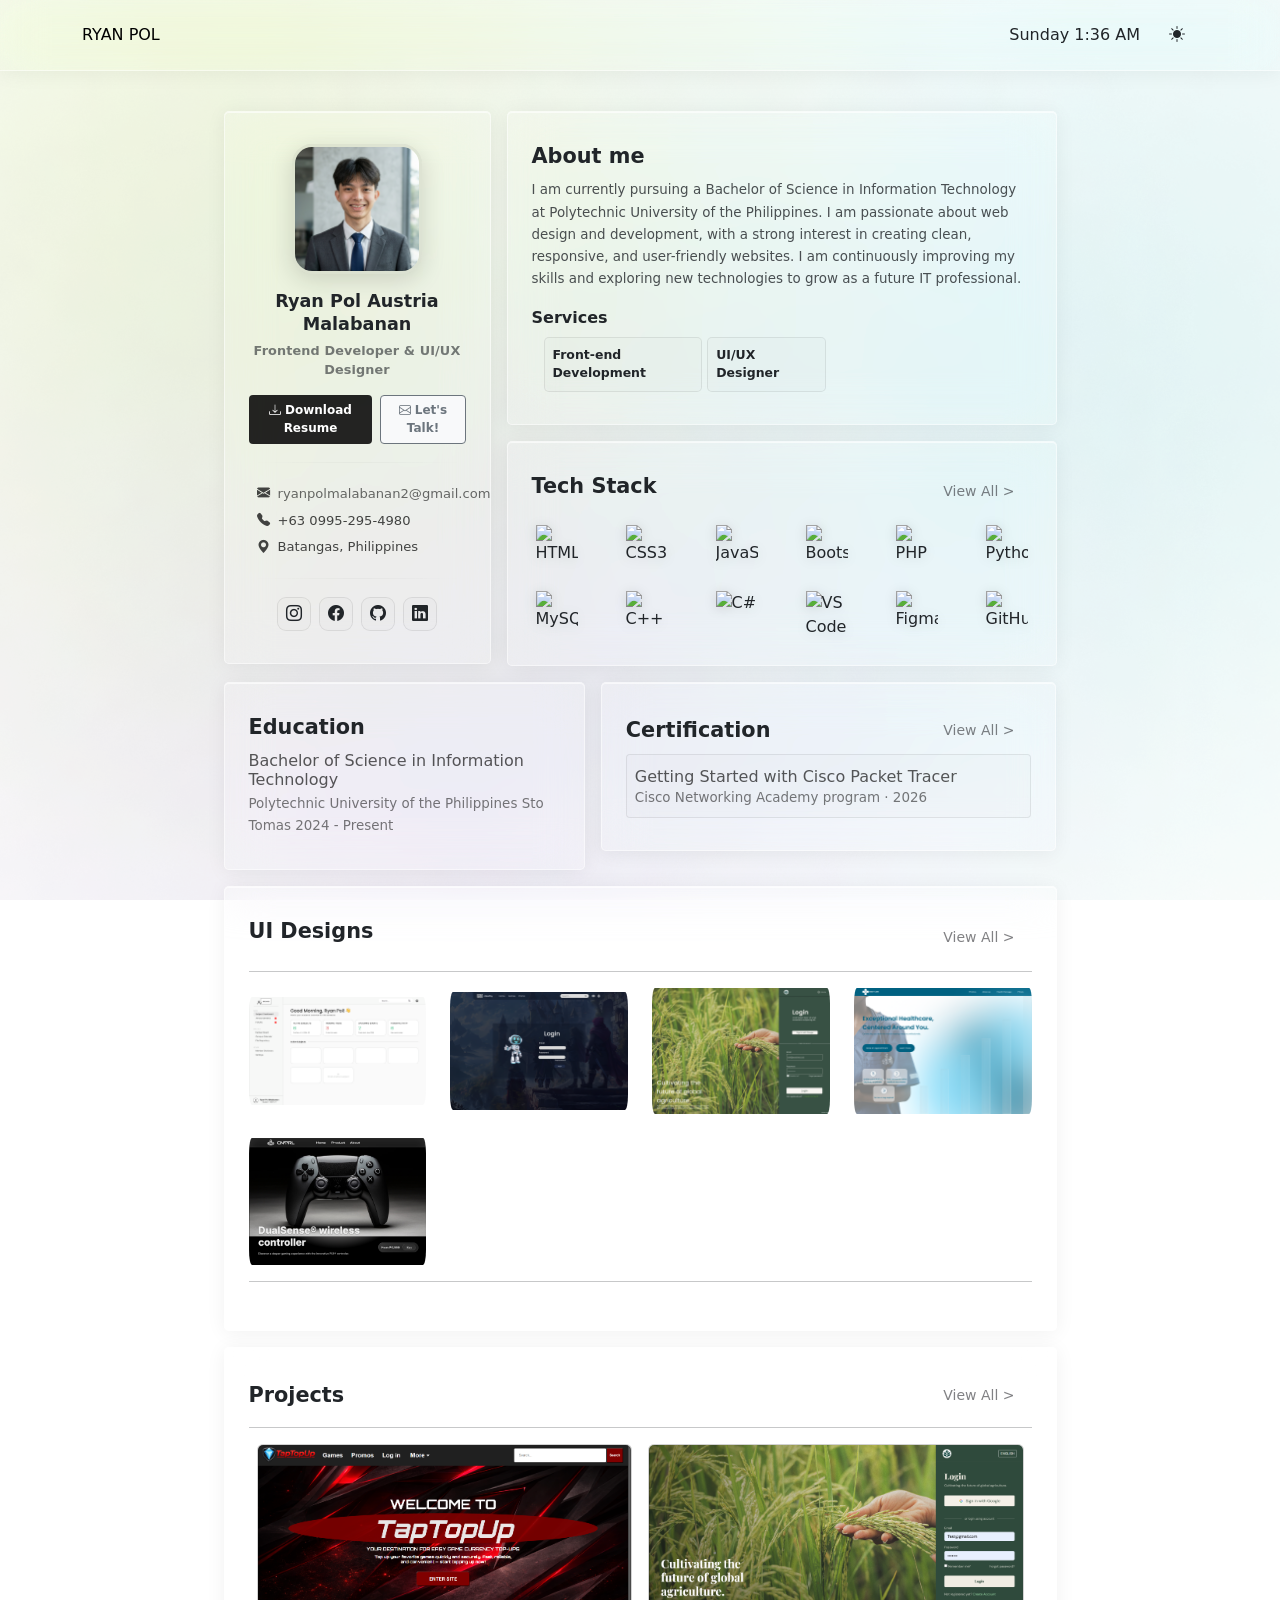
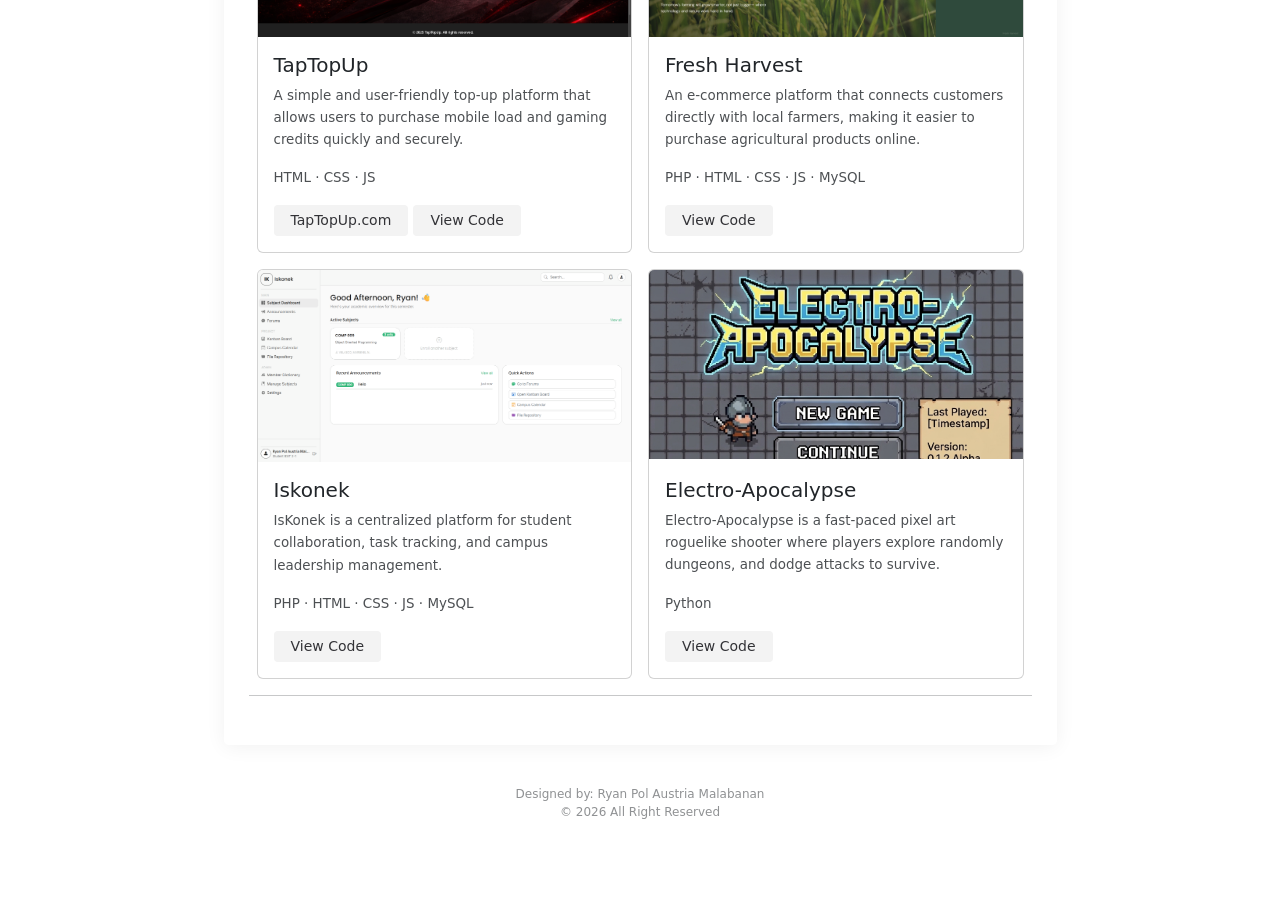
==== index.html @ 6de99687 "link project codes" ====
<!doctype html>
<html lang="en" data-bs-theme="light">

<head>
  <meta charset="utf-8">
  <meta name="viewport" content="width=device-width, initial-scale=1">
  <title>Ryanpol | Portfolio</title>
  <link href="https://cdn.jsdelivr.net/npm/bootstrap@5.3.8/dist/css/bootstrap.min.css" rel="stylesheet"
    integrity="sha384-sRIl4kxILFvY47J16cr9ZwB07vP4J8+LH7qKQnuqkuIAvNWLzeN8tE5YBujZqJLB" crossorigin="anonymous">
  <link rel="stylesheet" href="https://cdn.jsdelivr.net/npm/bootstrap-icons@1.11.3/font/bootstrap-icons.min.css">
  <link href="assets/css/style.css" rel="stylesheet">
  <link rel="icon" type="image/svg+xml" href="assets/img/Logo.svg">
</head>

<body>

  <!---Sticky Nav---->
  <nav class="navbar navbar-expand navbar-light custom-nav py-3 sticky-top">
    <div class="container">
      <a class="navbar-brand fw-med fs-6 text-uppercase" href="#">Ryan Pol</a>
      <div class="d-flex align-items-center ms-auto gap-3">
        <div id="live-clock" class="fs-6">Fri 12:00 PM</div>
        <button class="btn theme-toggle-btn d-flex align-items-center justify-content-center" type="button"
          id="themeToggler" aria-label="Toggle Theme">
          <i class="bi bi-sun-fill d-block-light" id="iconLight"></i>
          <i class="bi bi-moon-stars-fill" id="iconDark" style="display:none;"></i>
        </button>
      </div>
    </div>
  </nav>

  <!----Main Content---->
  <div class="container main-wrapper">
    <div class="row g-3 justify-content-center align-items-start">

      <!---Profile Card--->
      <div class="col-12 col-md-3">
        <div class="glass-card profile-card h-100">

          <!---Photo--->
          <div class="text-center mb-3">
            <img src="../assets/img/Profile.png" id="avatar" class="profile-photo" alt="Ryan Pol Austria Malabanan">
          </div>

          <!---Name/Role--->
          <div class="text-center mb-3">
            <h5 class="profile-name">Ryan Pol Austria <br>Malabanan</h5>
            <p class="profile-role">Frontend Developer & UI/UX Designer</p>
            <div class="d-flex justify-content-center gap-2 profile-action-btns">
              <button class="btn resume resume-custom btn-sm rounded-1">
                <i class="bi bi-download me-1"></i>Download Resume
              </button>
              <button class="btn btn-outline-secondary btn-light btn-sm rounded-1">
                <i class="bi bi-envelope me-1"></i>Let's Talk!
              </button>
            </div>
          </div>

          <hr class="glass-divider">

          <!---Contact Info--->
          <ul class="list-unstyled contact-list ms-2 contact-color">
            <li>
              <i class="bi bi-envelope-fill"></i>
              <a href="mailto:ryanpolmalabanan2@gmail.com">ryanpolmalabanan2@gmail.com</a>
            </li>
            <li>
              <i class="bi bi-telephone-fill"></i>
              +63 0995-295-4980
            </li>
            <li>
              <i class="bi bi-geo-alt-fill"></i>
              Batangas, Philippines
            </li>
          </ul>

          <hr class="glass-divider">

          <!---Socials--->
          <div class="d-flex justify-content-center gap-2 social-icons">
            <a href="https://www.instagram.com/ryanpol.mlbnn/" target="_blank" aria-label="Instagram"><i
                class="bi bi-instagram"></i></a>
            <a href="https://www.facebook.com/ryanpol.mlbnn" target="_blank" aria-label="Facebook"><i
                class="bi bi-facebook"></i></a>
            <a href="https://github.com/ryanpoldev" target="_blank" aria-label="GitHub"><i class="bi bi-github"></i></a>
            <a href="https://www.linkedin.com/in/ryanpol-malabanan/" target="_blank" aria-label="LinkedIn"><i
                class="bi bi-linkedin"></i></a>
          </div>

        </div>
      </div>

      <!---About + Skills--->
      <div class="col-12 col-md-6 d-flex flex-column gap-3 align-self-stretch">

        <!---About Me--->
        <div class="glass-card content-card">
          <h4 class="card-heading">About me</h4>
          <p class="about-text mb-0">
            I am currently pursuing a Bachelor of Science in Information Technology at Polytechnic
            University of the Philippines. I am passionate about web design and development, with a
            strong interest in creating clean, responsive, and user-friendly websites. I am continuously
            improving my skills and exploring new technologies to grow as a future IT professional.
          </p>
          <h5 class="card-subheading fw-semibold">Services</h5>
          <div class="container">
            <span class="skill-pill col-sm-4 p-2">Front-end Development</span>
            <span class="skill-pill col-sm-3 p-2">UI/UX Designer</span>
          </div>
        </div>

        <!---Techstack--->
        <div class="glass-card content-card">
          <div class="d-flex align-items-center justify-content-between mb-2">
            <h4 class="card-heading">Tech Stack</h4>
            <a href="maintenance.html"><button class="btn fw-normal btn-sm px-3  view-btn rounded-1"
                style="cursor: pointer;">View All ></button></a>
          </div>
          <div class="tech-icon-grid align-items-center mt-3" style="justify-content: center; gap: 1.5rem 3rem;">
            <img src="https://cdn.jsdelivr.net/gh/devicons/devicon/icons/html5/html5-original.svg" alt="HTML5"
              data-bs-toggle="tooltip" title="HTML5">
            <img src="https://cdn.jsdelivr.net/gh/devicons/devicon/icons/css3/css3-original.svg" alt="CSS3"
              data-bs-toggle="tooltip" title="CSS3">
            <img src="https://cdn.jsdelivr.net/gh/devicons/devicon/icons/javascript/javascript-original.svg"
              alt="JavaScript" data-bs-toggle="tooltip" title="JavaScript">
            <img src="https://cdn.jsdelivr.net/gh/devicons/devicon/icons/bootstrap/bootstrap-original.svg"
              alt="Bootstrap" data-bs-toggle="tooltip" title="Bootstrap">
            <img src="https://cdn.jsdelivr.net/gh/devicons/devicon/icons/php/php-original.svg" alt="PHP"
              data-bs-toggle="tooltip" title="PHP">
            <img src="https://cdn.jsdelivr.net/gh/devicons/devicon/icons/python/python-original.svg" alt="Python"
              data-bs-toggle="tooltip" title="Python">
            <img src="https://cdn.jsdelivr.net/gh/devicons/devicon/icons/mysql/mysql-original.svg" alt="MySQL"
              data-bs-toggle="tooltip" title="MySQL">
            <img src="https://cdn.jsdelivr.net/gh/devicons/devicon/icons/cplusplus/cplusplus-original.svg"
              class="cpp-logo" alt="C++" data-bs-toggle="tooltip" title="C++">
            <img src="https://cdn.jsdelivr.net/gh/devicons/devicon/icons/csharp/csharp-original.svg" class="csharp-logo"
              alt="C#" data-bs-toggle="tooltip" title="C#">
            <img src="https://cdn.jsdelivr.net/gh/devicons/devicon/icons/vscode/vscode-original.svg" alt="VS Code"
              data-bs-toggle="tooltip" title="VS Code">
            <img src="https://cdn.jsdelivr.net/gh/devicons/devicon/icons/figma/figma-original.svg" alt="Figma"
              data-bs-toggle="tooltip" title="Figma">
            <img src="https://cdn.jsdelivr.net/gh/devicons/devicon/icons/github/github-original.svg" class="github-logo"
              alt="GitHub" data-bs-toggle="tooltip" title="GitHub">
          </div>
        </div>
      </div>

      <!---Education & Certs--->
      <div class="col-12 col-md-4">
        <div class="glass-card content-card">
          <h4 class="card-heading">Education</h4>
          <div class="educ-card">
            <h6 class="mb-0">Bachelor of Science in Information Technology</h6>
            <p class="about-text mb-0 mt-1">Polytechnic University of the Philippines Sto Tomas 2024 - Present</p>
          </div>
        </div>
      </div>

      <div class="col-12 col-md-5">
        <div class="glass-card content-card">
          <div class="d-flex align-items-center justify-content-between mb-2">
            <h4 class="card-heading mb-0">Certification</h4>
            <a href="maintenance.html"><button class="btn fw-normal btn-sm px-3  view-btn rounded-1"
                style="cursor: pointer;">View All ></button></a>
          </div>
          <div class="cert-card p-2 rounded-1" style="cursor: pointer;" data-bs-toggle="modal"
            data-bs-target="#imageModal" data-cert-img="assets/img/cert.png">
            <h6 class="mb-0 mt-1">Getting Started with Cisco Packet Tracer</h6>
            <p class="about-text mb-0 ">Cisco Networking Academy program · 2026</p>
          </div>
        </div>
      </div>


      <!--UI Designs-->
      <div class="col-12 col-md-9">
        <div class="glass-card content-card">
          <div class="d-flex align-items-center justify-content-between mb-3">
            <h4 class="card-heading">UI Designs</h4>
            <a href="maintenance.html"><button class="btn fw-normal btn-sm view-btn px-3 rounded-1"
                style="cursor: pointer;">View All ></button></a>
          </div>
          <hr class="glass-divider-1">
          <div class="row g-4 align-items-center">
            <img src="assets/img/Iskonek.png" class="col-sm-3 uiworks-custom" data-bs-toggle="modal"
              alt="Iskonek Website" data-bs-target="#imageModal">

            <img src="assets/img/TopUp.png" class="col-sm-3 uiworks-custom" data-bs-toggle="modal" alt="TopUp Website"
              data-bs-target="#imageModal">

            <img src="assets/img/Fresh Harvest.png" class="col-sm-3 uiworks-custom" data-bs-toggle="modal"
              alt="Fresh Harvest E-commerce Website" data-bs-target="#imageModal">

            <img src="assets/img/MediCare.png" class="col-sm-3 uiworks-custom" data-bs-toggle="modal"
              alt="MediCare Landpage" data-bs-target="#imageModal">

            <img src="assets/img/controller.png" class="col-sm-3 uiworks-custom" data-bs-toggle="modal"
              alt="PS5 Feature Website" data-bs-target="#imageModal">
          </div>
          <hr class="glass-divider-1">
        </div>
      </div>

      <div class="modal fade" id="imageModal" tabindex="-1">
        <div class="modal-dialog modal-lg modal-dialog-centered">
          <div class="modal-content bg-transparent border-0">
            <img id="modalImage">
          </div>
        </div>
      </div>

      <!---Projects--->
      <div class="col-12 col-md-9">
        <div class="glass-card-project content-card">
          <div class="d-flex align-items-center justify-content-between mb-3">
            <h4 class="card-heading mb-0">Projects</h4>
            <a href="maintenance.html"><button class="btn fw-normal btn-sm px-3 view-btn rounded-1"
                style="cursor: pointer;">View All ></button></a>
                
          </div>
          <hr class="glass-divider-1">

          <div class="row row-cols-1 row-cols-sm-2 g-3 mx-auto">
            <div class="col-12 col-lg-6">
              <div class="card project-anim">
                <img class="card-img-top" src="assets/img/TapTopUp.png" alt="TapTopUp Website">
                <div class="card-body">
                  <h5 class="card-title mt-0">TapTopUp</h5>
                  <p class="about-text">A simple and user-friendly top-up platform that allows users to purchase mobile
                    load and gaming credits quickly and securely.</p>
                  <p class="about-text">HTML · CSS · JS</p>
                  <a href="https://ryanpoldev.github.io/TapTopUp/" target="_blank">
                    <button class="btn btn-custom project-btn btn-sm px-3 rounded-1">TapTopUp.com</button></a>
                    <a href="https://github.com/ryanpoldev/TapTopUp.git" target="_blank">
                    <button class="btn btn-custom project-btn btn-sm px-3 rounded-1">View Code</button></a>
                </div>
              </div>
            </div>

            <div class="col-12 col-lg-6">
              <div class="card project-anim">
                <img class="card-img-top" src="assets/img/R3_Farm.png" alt="Fresh Harvest Website">
                <div class="card-body">
                  <h5 class="card-title">Fresh Harvest</h5>
                  <p class="about-text">An e-commerce platform that connects customers directly with local farmers,
                    making it easier to purchase agricultural products online.</p>
                  <p class="about-text">PHP · HTML · CSS · JS · MySQL</p>
                   <a href="https://github.com/ryanpoldev/TapTopUp.git" target="_blank">
                    <button class="btn btn-custom project-btn btn-sm px-3 rounded-1">View Code</button></a>
                </div>
              </div>
            </div>

            <div class="col-12 col-lg-6">
              <div class="card project-anim">
                <img class="card-img-top" src="assets/img/Iskonek-project.png" alt="IsKonek">
                <div class="card-body">
                  <h5 class="card-title">Iskonek</h5>
                  <p class="about-text">IsKonek is a centralized platform for student collaboration, task tracking, and
                    campus leadership management.</p>
                  <p class="about-text">PHP · HTML · CSS · JS · MySQL</p>
                   <a href="https://github.com/ryanpoldev/IsKonek.git" target="_blank">
                    <button class="btn btn-custom project-btn btn-sm px-3 rounded-1">View Code</button></a>
                </div>
              </div>
            </div>

            <div class="col-12 col-lg-6">
              <div class="card project-anim">
                <img class="card-img-top" src="assets/img/electro-apocalypse.png" alt="Electro-Apocalypse">
                <div class="card-body">
                  <h5 class="card-title">Electro-Apocalypse</h5>
                  <p class="about-text">Electro-Apocalypse is a fast-paced pixel art roguelike shooter where players
                    explore randomly dungeons,
                    and dodge attacks to survive.</p>
                  <p class="about-text">Python</p>
                   <a href="https://github.com/ryanpoldev/Electro-Apocalypse.git" target="_blank">
                    <button class="btn btn-custom project-btn btn-sm px-3 rounded-1">View Code</button></a>
                </div>
              </div>
            </div>


          </div>

          <hr class="glass-divider-1">
        </div>
      </div>

      <!---Footer--->
      <footer class="site-footer">
        <p class="mb-0">Designed by: Ryan Pol Austria Malabanan</p>
        <p class="mb-0">© 2026 All Right Reserved</p>
      </footer>

      <script src="https://cdn.jsdelivr.net/npm/bootstrap@5.3.8/dist/js/bootstrap.bundle.min.js"
        integrity="sha384-FKyoEForCGlyvwx9Hj09JcYn3nv7wiPVlz7YYwJrWVcXK/BmnVDxM+D2scQbITxI"
        crossorigin="anonymous"></script>

      <script src="../assets/js/script.js"></script>

</body>

</html>
---- assets/css/style.css ----
/*--------Image Background-------------*/
[data-bs-theme="light"] body {
  background-image: url('../img/bg.png');
  background-size: cover;
  background-position: center;
  background-attachment: fixed;
  background-repeat: no-repeat;
  min-height: 100vh;
}

[data-bs-theme="dark"] body {
  background-image: none;
  background-color: #0f0f14;
}

/* Subtle tinted overlay so cards pop */
[data-bs-theme="light"] body::before {
  content: '';
  position: fixed;
  inset: 0;
  background: rgba(240, 242, 230, 0.10);
  z-index: -1;
  pointer-events: none;
}

/*---GLASSMORPHISM CARDS light & dark variants---*/
/*Project-card*/
[data-bs-theme="light"] .glass-card-project {
  background: rgba(255, 255, 255, 0.18);
  backdrop-filter: blur(22px) saturate(150%);
  -webkit-backdrop-filter: blur(22px) saturate(150%);
  border: 1px solid rgba(255, 255, 255, 0.5);
  border-radius: 5px;
  box-shadow:
    0 2px 20px rgba(0, 0, 0, 0.06),
    inset 0 1px 0 rgba(255, 255, 255, 0.6);
  transition: box-shadow 0.25s ease, transform 0.25s ease;
}


/* --- Light mode glass --- */
[data-bs-theme="light"] .glass-card {
  background: rgba(255, 255, 255, 0.18);
  backdrop-filter: blur(22px) saturate(150%);
  -webkit-backdrop-filter: blur(22px) saturate(150%);
  border: 1px solid rgba(255, 255, 255, 0.5);
  border-radius: 5px;
  box-shadow:
    0 2px 20px rgba(0, 0, 0, 0.06),
    inset 0 1px 0 rgba(255, 255, 255, 0.6);
  transition: box-shadow 0.25s ease, transform 0.25s ease;
}

[data-bs-theme="dark"] .glass-card-project {
  background: rgba(28, 28, 40, 0.65);
  backdrop-filter: blur(20px) saturate(140%);
  -webkit-backdrop-filter: blur(20px) saturate(140%);
  border: 1px solid rgba(255, 255, 255, 0.08);
  border-radius: 5px;
  box-shadow:
    0 8px 32px rgba(0, 0, 0, 0.35),
    0 2px 8px rgba(0, 0, 0, 0.2),
    inset 0 1px 0 rgba(255, 255, 255, 0.06);
  transition: box-shadow 0.25s ease, transform 0.25s ease;
}


[data-bs-theme="light"] .glass-card:hover {
  box-shadow:
    0 8px 32px rgba(0, 0, 0, 0.10),
    inset 0 1px 0 rgba(255, 255, 255, 0.7);
  transform: translateY(-2px);
}

/*---Dark mode glass---*/
[data-bs-theme="dark"] .glass-card {
  background: rgba(28, 28, 40, 0.65);
  backdrop-filter: blur(20px) saturate(140%);
  -webkit-backdrop-filter: blur(20px) saturate(140%);
  border: 1px solid rgba(255, 255, 255, 0.08);
  border-radius: 5px;
  box-shadow:
    0 8px 32px rgba(0, 0, 0, 0.35),
    0 2px 8px rgba(0, 0, 0, 0.2),
    inset 0 1px 0 rgba(255, 255, 255, 0.06);
  transition: box-shadow 0.25s ease, transform 0.25s ease;
}

[data-bs-theme="dark"] .glass-card:hover {
  box-shadow:
    0 16px 48px rgba(0, 0, 0, 0.5),
    0 4px 12px rgba(0, 0, 0, 0.3),
    inset 0 1px 0 rgba(255, 255, 255, 0.08);
  transform: translateY(-2px);
}

/*--NAVBAR--*/
.custom-nav {
  backdrop-filter: blur(22px) saturate(150%);
  -webkit-backdrop-filter: blur(20px) saturate(150%);
  border-bottom: 1px solid rgba(255, 255, 255, 0.5);
  box-shadow: 0 2px 20px rgba(0, 0, 0, 0.06);
}

/*----clock------*/
.clock-custom {
  font-size: 16px;
}

.talk-hover:hover {
  color: rgb(132, 190, 249);

}

[data-bs-theme="dark"] .custom-nav {
  background: rgba(15, 15, 25, 0.75);
  border-bottom: 1px solid rgba(255, 255, 255, 0.07);
}

.theme-toggle-btn {
  transition: background 0.2s;
}

.theme-toggle-btn:hover {
  background: rgba(255, 255, 255, 0.15);
}

/*MAIN LAYOUT — outer spacing matching the screenshot*/
.main-wrapper {
  padding-top: 2.5rem;
  padding-bottom: 3rem;
}

/*PROFILE CARD  (left column)*/
.profile-card {
  padding: 2rem 1.5rem;
}

.profile-photo {
  width: 130px;
  height: 130px;
  object-fit: cover;
  border-radius: 20px;
  border: 3px solid rgba(68, 68, 68, 0.1);
  box-shadow: 0 6px 24px rgba(0, 0, 0, 0.14);
}

.profile-name {
  font-size: 1.1rem;
  font-weight: 700;
  line-height: 1.3;
  margin-bottom: 0.3rem;
}

.profile-role {
  font-size: 0.8rem;
  opacity: 0.6;
  margin-bottom: 1rem;
  letter-spacing: 0.01em;
  font-weight: 700;
}

.profile-action-btns .btn {
  font-size: 0.75rem;
  padding: 0.35rem 0.75rem;
  border-radius: 8px;
  font-weight: 600;
}

.resume-custom {
  background: #000000da;
  color: white;
  ;
}

.resume-custom:hover {
  background: #8a8d90;
  ;
  color: white;
}

[data-bs-theme="dark"] .resume-custom {
  background-color: rgba(255, 255, 255, 0.12);
}

[data-bs-theme="dark"] .resume-custom:hover {
  background-color: #35353a44;
}

/*Divider*/
.glass-divider {
  border: none;
  height: 1px;
  background: linear-gradient(to right, transparent, rgba(0, 0, 0, 0.12), transparent);
  margin: 1.1rem 0;
}

[data-bs-theme="dark"] .glass-divider {
  background: linear-gradient(to right, transparent, rgba(255, 255, 255, 0.1), transparent);
}

/*Contact list*/
.contact-list li {
  font-size: 0.82rem;
  display: flex;
  align-items: center;
  gap: 0.5rem;
  padding: 0.22rem 0;
  opacity: 0.8;
}

[data-bs-theme="light"] .contact-color {
  color: rgb(0, 0, 0);
  opacity: 90%;
}

.contact-list a {
  text-decoration: none;
  color: inherit;
  opacity: 0.8;
  transition: opacity 0.2s;
}

.contact-list a:hover {
  opacity: 1;
}

/*Social icons*/
.social-icons a {
  display: inline-flex;
  align-items: center;
  justify-content: center;
  width: 34px;
  height: 34px;
  border-radius: 9px;
  background: rgba(0, 0, 0, 0.010);
  border: 1px solid rgba(0, 0, 0, 0.08);
  color: inherit;
  font-size: 1rem;
  text-decoration: none;
  transition: background 0.2s, transform 0.15s;
}

.social-icons a:hover {
  background: rgba(0, 0, 0, 0.12);
  transform: translateY(-1px);
}

[data-bs-theme="dark"] .social-icons a {
  background: rgba(255, 255, 255, 0.08);
  border-color: rgba(255, 255, 255, 0.1);
}

/*ABOUT / SKILLS CARDS  (right column)*/
.content-card {
  padding: 2rem 1.5rem;
}

.card-heading {
  font-size: 1.3rem;
  font-weight: 700;
  margin-bottom: 0.65rem;
}

.card-subheading {
  font-size: 1rem;
  font-weight: 600;
  margin-top: 1.1rem;
  margin-bottom: 0.6rem;
}

.about-text {
  font-size: 0.84rem;
  line-height: 1.65;
  opacity: 0.80;
}

/*Services*/
.skill-pill {
  display: inline-flex;
  justify-content: center;
  border-radius: 5px;
  font-size: 0.78rem;
  font-weight: 600;
  border: solid;
  cursor: default;
  transition: background 0.2s;
}

[data-bs-theme="light"] .skill-pill {
  background: rgba(0, 0, 0, 0.010);
  border: 1px solid rgba(0, 0, 0, 0.08);
}

[data-bs-theme="dark"] .skill-pill {
  background: rgba(255, 255, 255, 0.12);
  color: #e8e8ef;
  border: 1px solid rgba(255, 255, 255, 0.1);
}

/*Tech icon row*/
.tech-icon-grid {
  display: flex;
  flex-wrap: wrap;
  align-items: center;
}

.tech-icon-grid img {
  width: 42px;
  height: 42px;
  object-fit: contain;
  filter: drop-shadow(0 2px 6px rgba(0, 0, 0, 0.12));
  transition: transform 0.2s;
}

[data-bs-theme="dark"] .github-logo {
  filter: invert(1);
}

.tech-icon-grid img:hover {
  transform: scale(1.12) translateY(-2px);
}

/*EDUCATION*/
[data-bs-theme="light"] .educ-card {
  color: rgba(0, 0, 0, 0.650);
}

/*CERTIFICATION*/
[data-bs-theme="light"] .cert-card {
  background: rgba(0, 0, 0, 0.010);
  border: 1px solid rgba(0, 0, 0, 0.08);
  color: rgba(0, 0, 0, 0.650);
}

[data-bs-theme="dark"] .cert-card {
  background: rgba(255, 255, 255, 0.12);
  color: #e8e8ef;
  border: 1px solid rgba(255, 255, 255, 0.1);
}

[data-bs-theme-light].btn {
  color: rgba(0, 0, 0, 0.5);
}

/*--btn--*/
[data-bs-theme="light"] .view-btn {
  color: #0f0f1486;
}

[data-bs-theme="light"] .view-btn:hover {
  color: #0f0f14c0;
}

[data-bs-theme="dark"] .view-btn:hover {
  color: #a0a0a0d4;
}

[data-bs-theme="light"] .project-btn {
  color: #0f0f14d8;
}

[data-bs-theme="light"] .project-btn:hover {
  color: #0f0f1486;
}

[data-bs-theme="dark"] .project-btn:hover {
  color: #cdcdcdcd;
}


/*---UI DESIGN--------*/
.uiworks-custom {
  border-radius: 15px;
  transition: all 0.3s ease;
  border-color: black;
}

.uiworks-custom:hover {
  transform: scale(1.1);
  cursor: pointer;
}

/*PROJECTS*/
.project-anim {
  transition: transform 0.3s ease;
}

.project-anim:hover {
  transform: scale(1.02);
}

[data-bs-theme="light"] .btn-custom {
  background-color: #f3f3f3;
}

[data-bs-theme="dark"] .btn-custom {
  background-color: rgba(255, 255, 255, 0.12)
}

/*FOOTER*/
.site-footer {
  font-size: 0.75rem;
  opacity: 0.5;
  padding: 1.5rem 0 2rem;
  text-align: center;
}
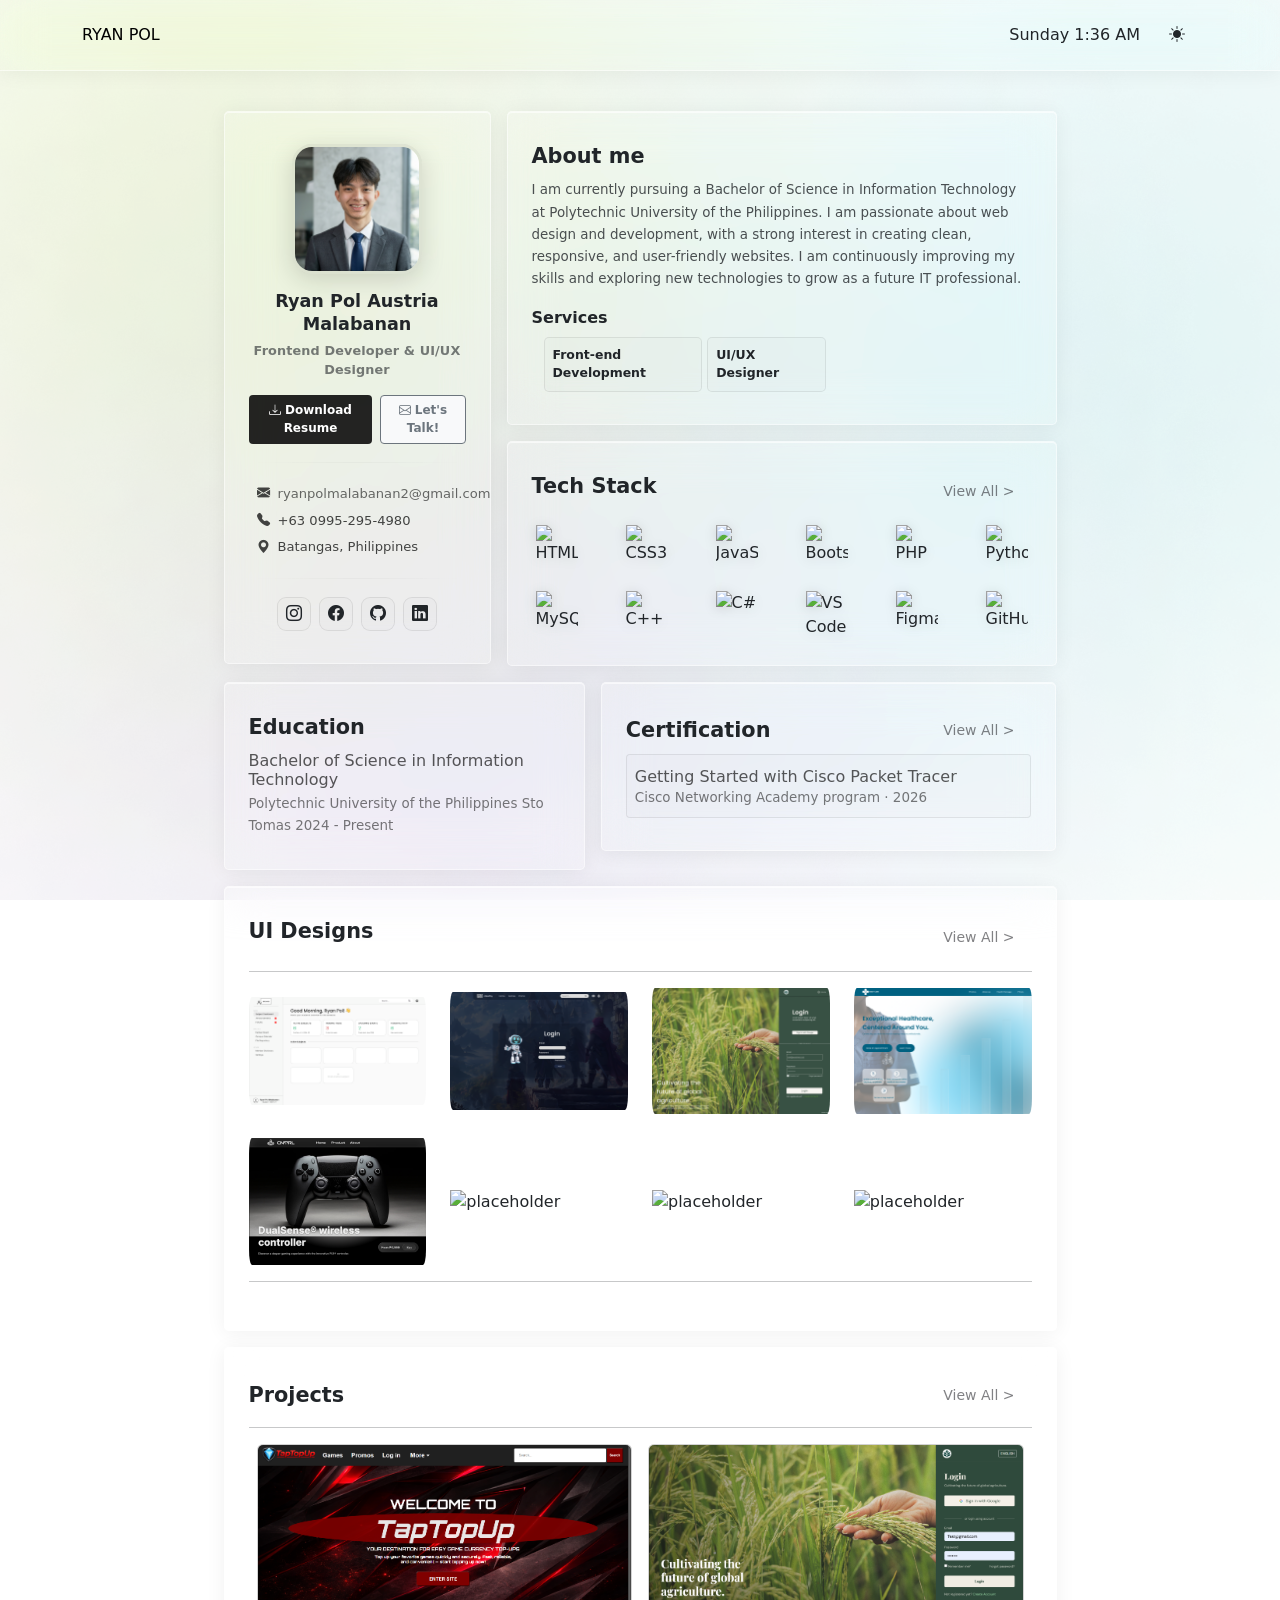
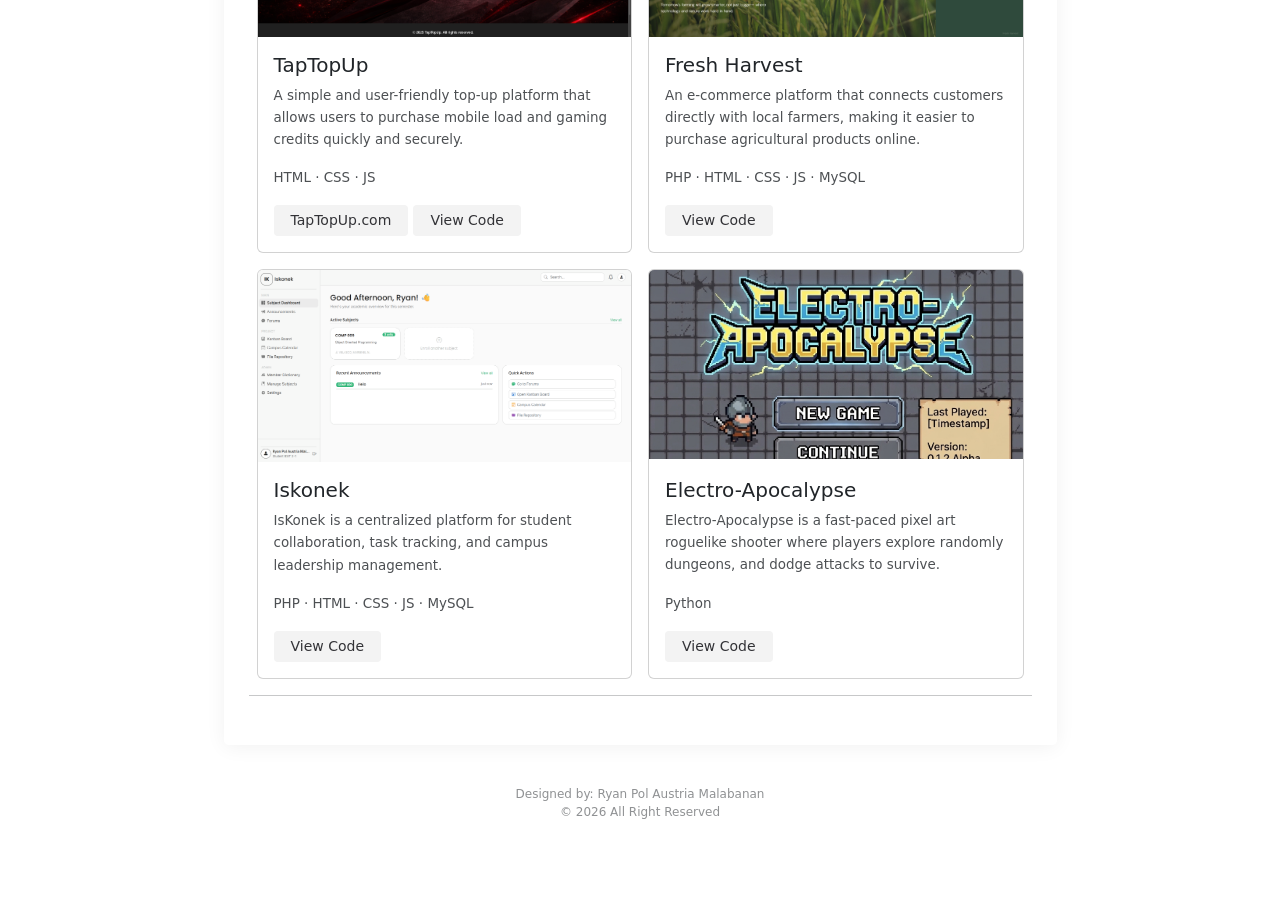
==== commit 8dbb1fe8: "small changes" ====
--- a/index.html
+++ b/index.html
@@ -196,6 +196,15 @@
 
             <img src="assets/img/controller.png" class="col-sm-3 uiworks-custom" data-bs-toggle="modal"
               alt="PS5 Feature Website" data-bs-target="#imageModal">
+
+              <img src="https://placehold.co/600x400?text=Placeholder" class="col-sm-3 uiworks-custom" data-bs-toggle="modal"
+              alt="placeholder" data-bs-target="#imageModal">
+
+              <img src="https://placehold.co/600x400?text=Placeholder" class="col-sm-3 uiworks-custom" data-bs-toggle="modal"
+              alt="placeholder" data-bs-target="#imageModal">
+
+              <img src="https://placehold.co/600x400?text=Placeholder" class="col-sm-3 uiworks-custom" data-bs-toggle="modal"
+              alt="placeholder" data-bs-target="#imageModal">
           </div>
           <hr class="glass-divider-1">
         </div>
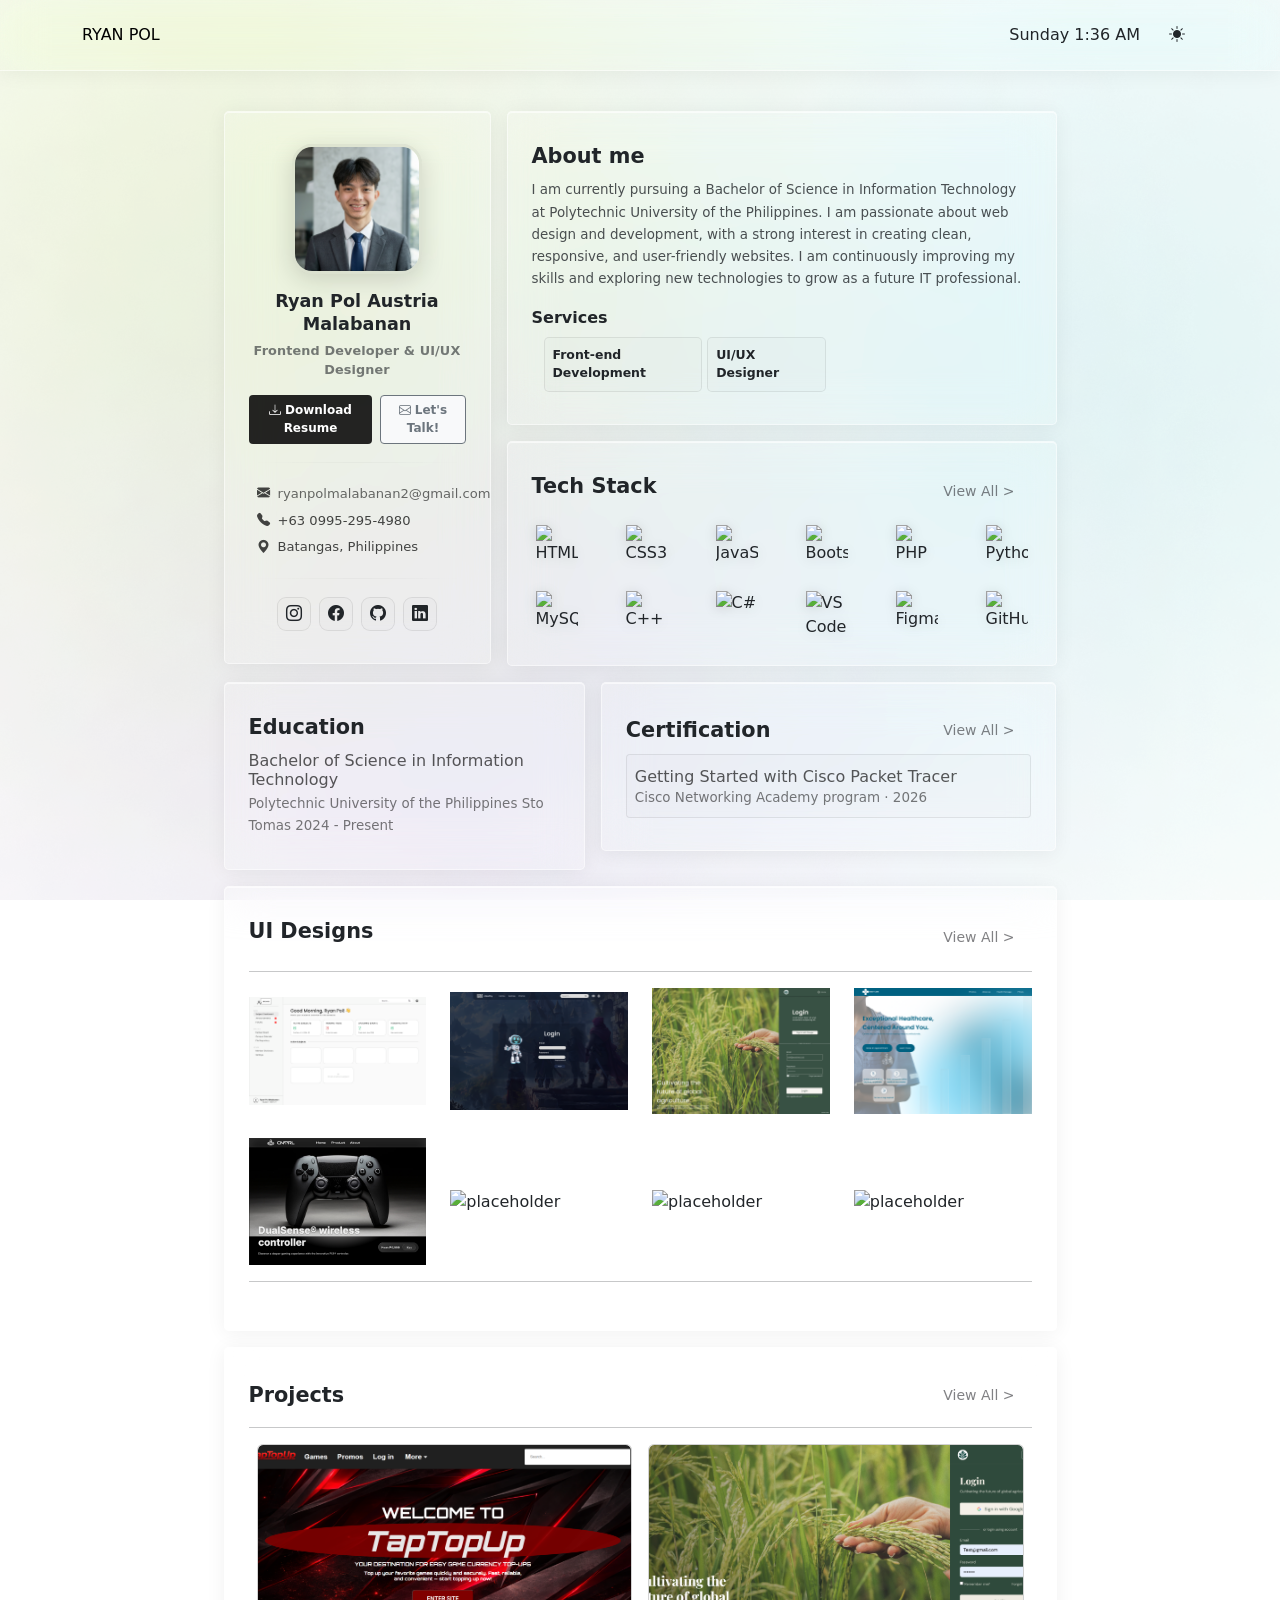
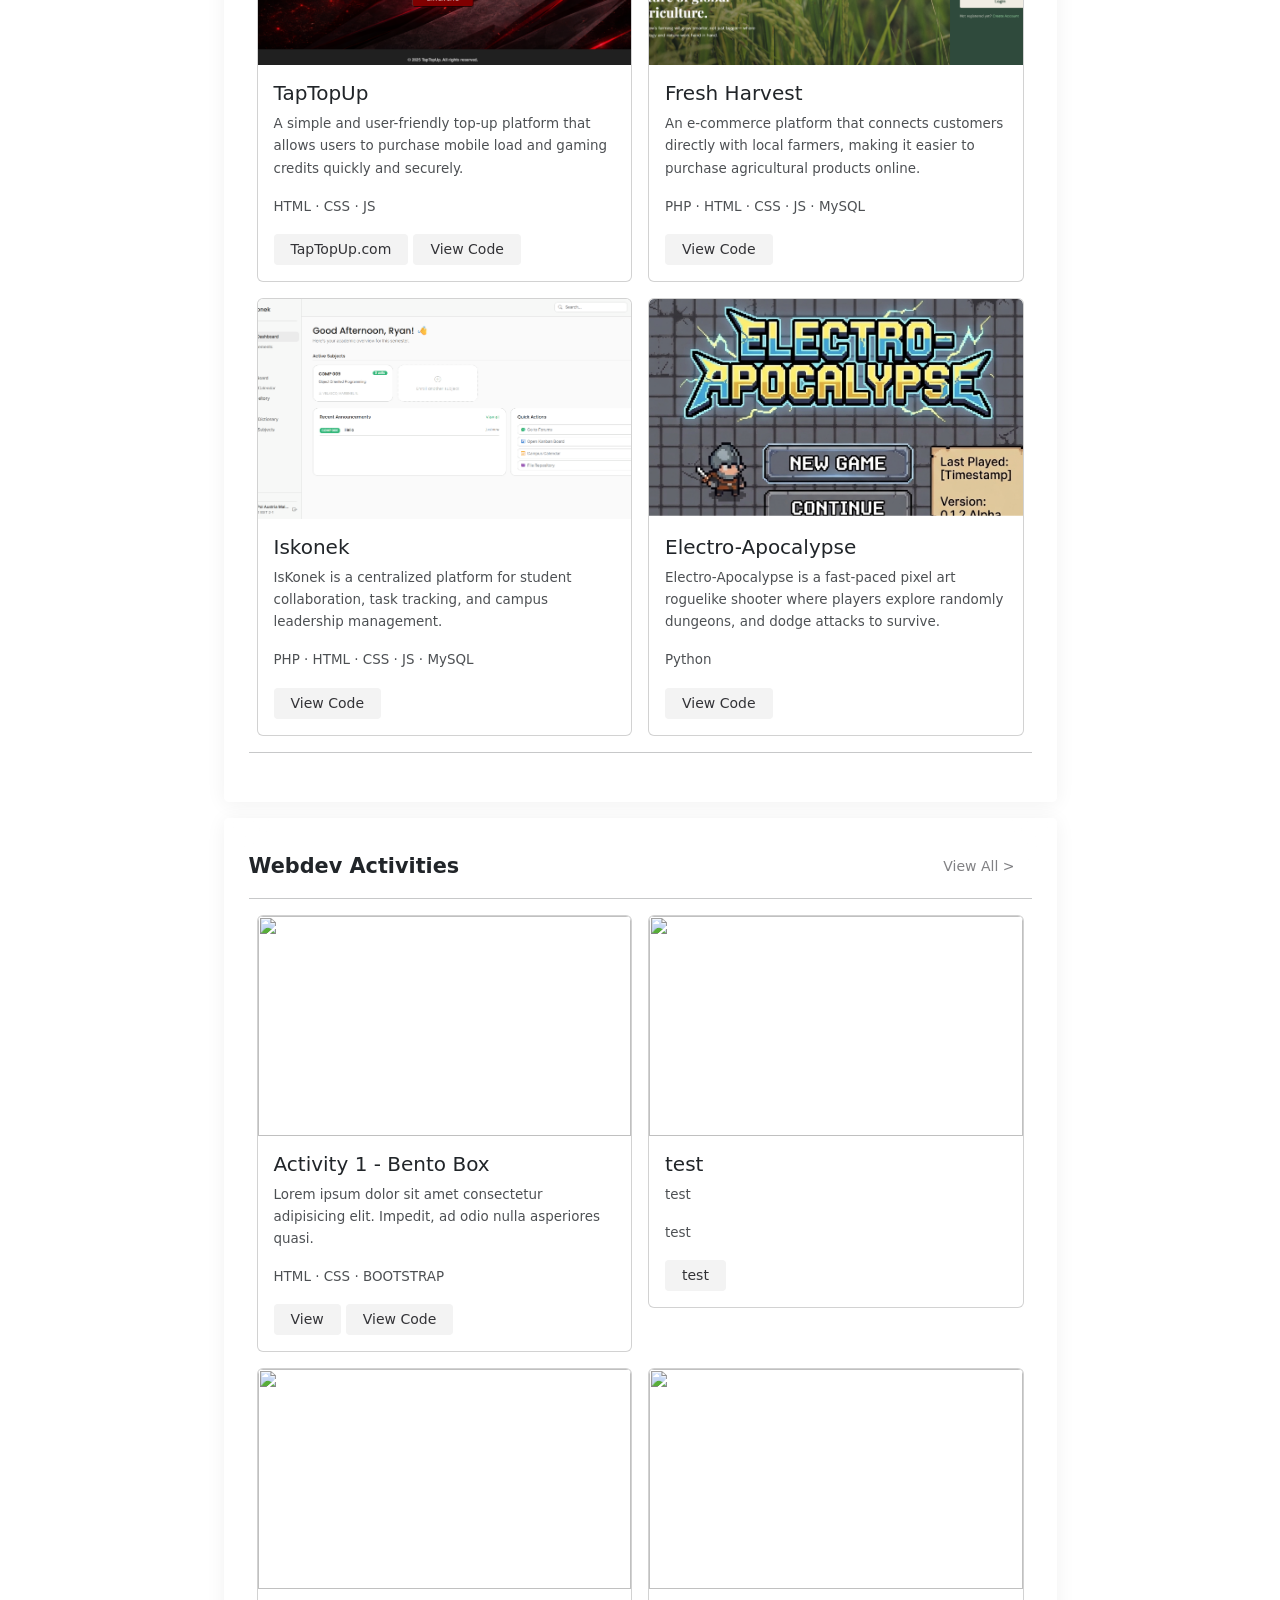
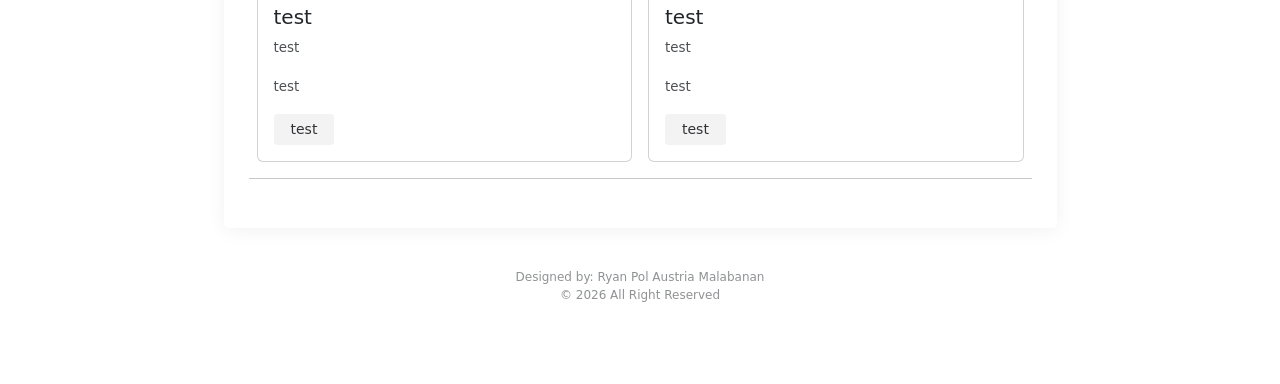
==== commit e9f10369: "add activities section" ====
--- a/index.html
+++ b/index.html
@@ -296,6 +296,79 @@
         </div>
       </div>
 
+      <!---Webdev_Activities--->
+      <div class="col-12 col-md-9">
+        <div class="glass-card-project content-card">
+          <div class="d-flex align-items-center justify-content-between mb-3">
+            <h4 class="card-heading mb-0">Webdev Activities</h4>
+            <a href="maintenance.html"><button class="btn fw-normal btn-sm px-3 view-btn rounded-1"
+                style="cursor: pointer;">View All ></button></a>
+                
+          </div>
+          <hr class="glass-divider-1">
+
+          <div class="row row-cols-1 row-cols-sm-2 g-3 mx-auto">
+            <div class="col-12 col-lg-6">
+              <div class="card project-anim">
+                <img class="card-img-top" src="https://placehold.co/600x400?text=Placeholder">
+                <div class="card-body">
+                  <h5 class="card-title mt-0">Activity 1 - Bento Box</h5>
+                  <p class="about-text">Lorem ipsum dolor sit amet consectetur adipisicing elit. Impedit, ad odio nulla asperiores quasi.</p>
+                  <p class="about-text">HTML · CSS · BOOTSTRAP</p>
+                  <a href="https://ryanpoldev.github.io/Activities/Bento/" target="_blank">
+                    <button class="btn btn-custom project-btn btn-sm px-3 rounded-1">View</button></a>
+                    <a href="https://github.com/ryanpoldev/Activities" target="_blank">
+                    <button class="btn btn-custom project-btn btn-sm px-3 rounded-1">View Code</button></a>
+                </div>
+              </div>
+            </div>
+
+            <div class="col-12 col-lg-6">
+              <div class="card project-anim">
+                <img class="card-img-top" src="https://placehold.co/600x400?text=Placeholder">
+                <div class="card-body">
+                  <h5 class="card-title">test</h5>
+                  <p class="about-text">test</p>
+                  <p class="about-text">test</p>
+                   <a href="#" target="_blank">
+                    <button class="btn btn-custom project-btn btn-sm px-3 rounded-1">test</button></a>
+                </div>
+              </div>
+            </div>
+
+            <div class="col-12 col-lg-6">
+              <div class="card project-anim">
+                <img class="card-img-top" src="https://placehold.co/600x400?text=Placeholder">
+                <div class="card-body">
+                  <h5 class="card-title">test</h5>
+                  <p class="about-text">test</p>
+                  <p class="about-text">test</p>
+                   <a href="#" target="_blank">
+                    <button class="btn btn-custom project-btn btn-sm px-3 rounded-1">test</button></a>
+                </div>
+              </div>
+            </div>
+
+            <div class="col-12 col-lg-6">
+              <div class="card project-anim">
+                <img class="card-img-top" src="https://placehold.co/600x400?text=Placeholder">
+                <div class="card-body">
+                  <h5 class="card-title">test</h5>
+                  <p class="about-text">test</p>
+                  <p class="about-text">test</p>
+                   <a href="#" target="_blank">
+                    <button class="btn btn-custom project-btn btn-sm px-3 rounded-1">test</button></a>
+                </div>
+              </div>
+            </div>
+
+
+          </div>
+
+          <hr class="glass-divider-1">
+        </div>
+      </div>
+
       <!---Footer--->
       <footer class="site-footer">
         <p class="mb-0">Designed by: Ryan Pol Austria Malabanan</p>
--- a/assets/css/style.css
+++ b/assets/css/style.css
@@ -371,7 +371,6 @@
 
 /*---UI DESIGN--------*/
 .uiworks-custom {
-  border-radius: 15px;
   transition: all 0.3s ease;
   border-color: black;
 }
@@ -382,12 +381,21 @@
 }
 
 /*PROJECTS*/
+/* Project Card */
 .project-anim {
-  transition: transform 0.3s ease;
-}
-
-.project-anim:hover {
-  transform: scale(1.02);
+    overflow: hidden;
+}
+
+/* Project Image */
+.project-anim .card-img-top {
+    height: 220px;
+    object-fit: cover;
+    transition: transform 0.5s ease;
+}
+
+/* Zoom Image on Card Hover */
+.project-anim:hover .card-img-top {
+    transform: scale(1.1);
 }
 
 [data-bs-theme="light"] .btn-custom {
@@ -396,6 +404,10 @@
 
 [data-bs-theme="dark"] .btn-custom {
   background-color: rgba(255, 255, 255, 0.12)
+}
+
+.card-img-top:hover{
+  transform: scale(1.0);
 }
 
 /*FOOTER*/
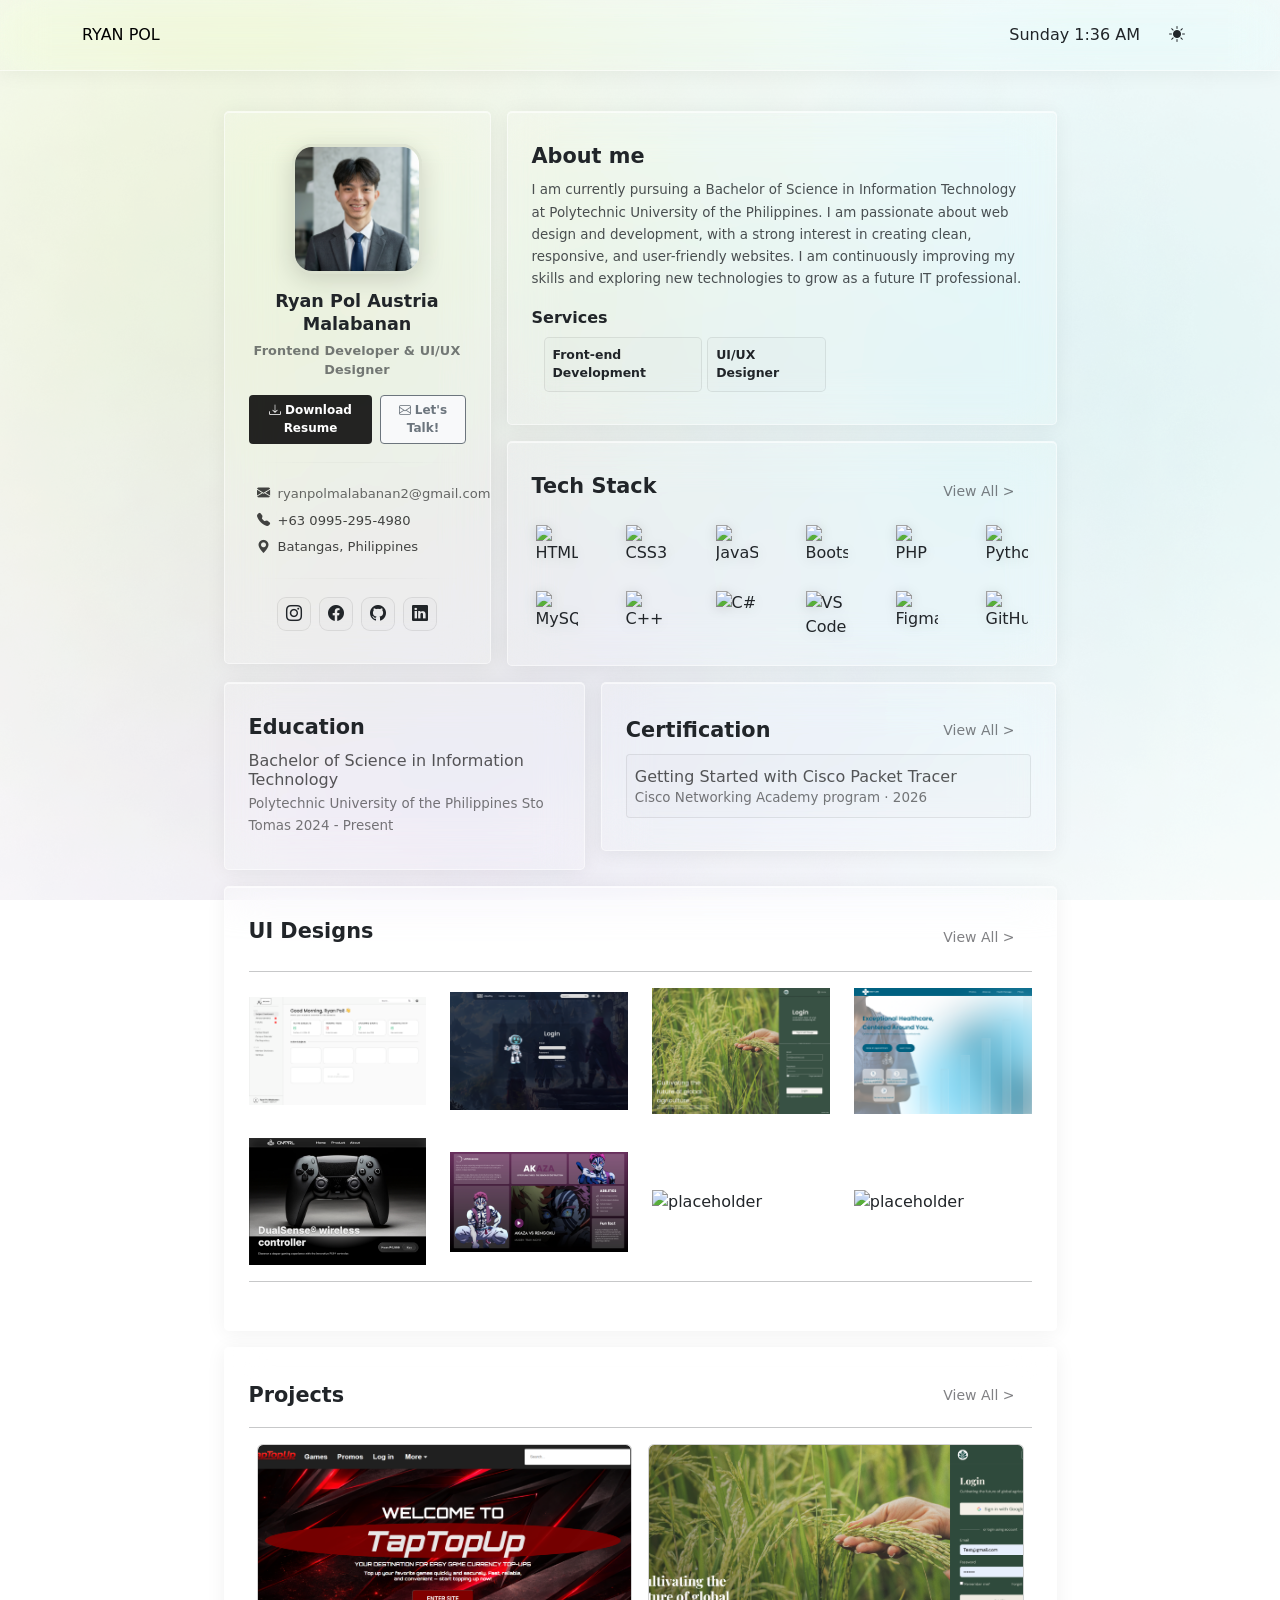
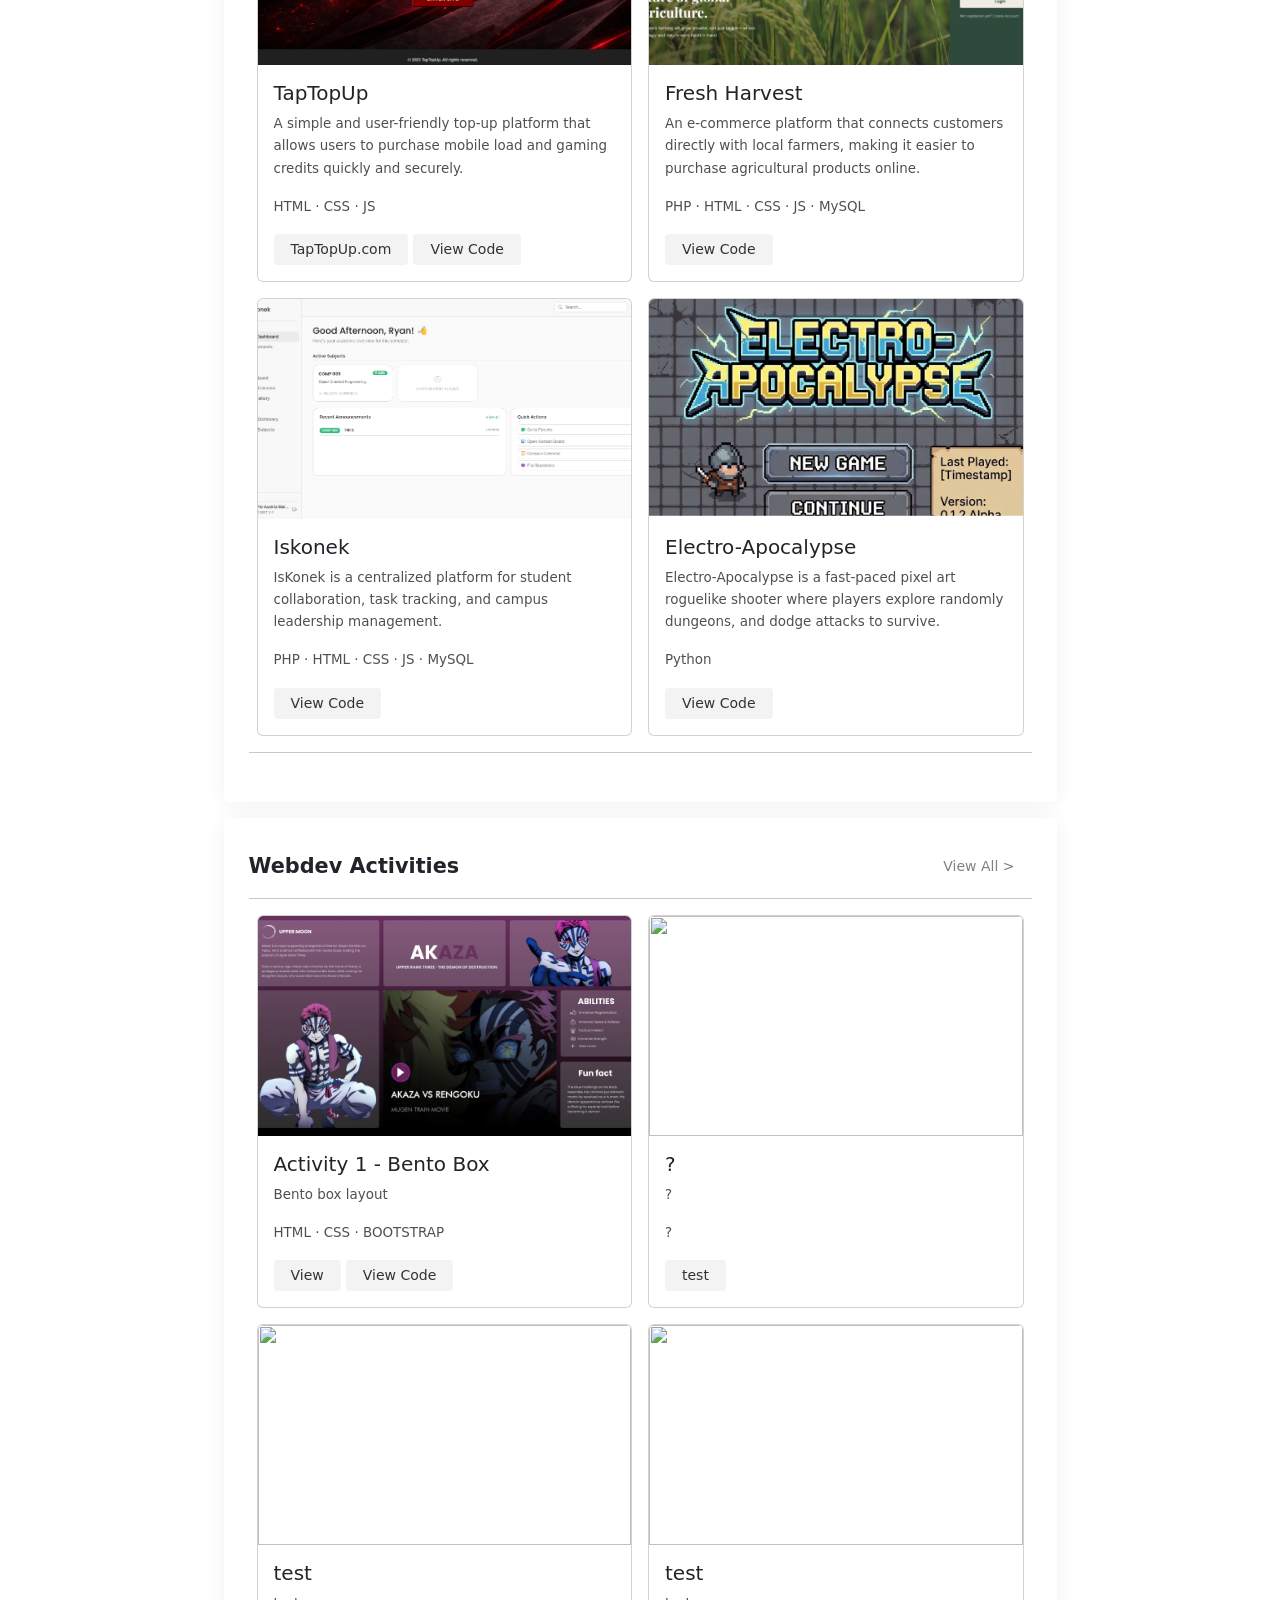
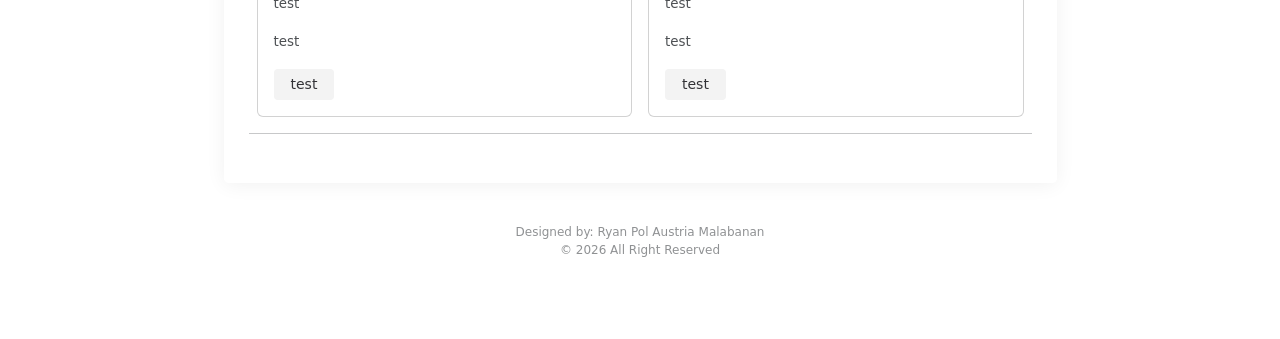
==== commit de1f45bd: "Finalize act 1" ====
--- a/index.html
+++ b/index.html
@@ -197,7 +197,7 @@
             <img src="assets/img/controller.png" class="col-sm-3 uiworks-custom" data-bs-toggle="modal"
               alt="PS5 Feature Website" data-bs-target="#imageModal">
 
-              <img src="https://placehold.co/600x400?text=Placeholder" class="col-sm-3 uiworks-custom" data-bs-toggle="modal"
+              <img src="assets/img/akaza.png" class="col-sm-3 uiworks-custom" data-bs-toggle="modal"
               alt="placeholder" data-bs-target="#imageModal">
 
               <img src="https://placehold.co/600x400?text=Placeholder" class="col-sm-3 uiworks-custom" data-bs-toggle="modal"
@@ -310,15 +310,28 @@
           <div class="row row-cols-1 row-cols-sm-2 g-3 mx-auto">
             <div class="col-12 col-lg-6">
               <div class="card project-anim">
-                <img class="card-img-top" src="https://placehold.co/600x400?text=Placeholder">
+                <img class="card-img-top" src="assets/img/akaza.png">
                 <div class="card-body">
                   <h5 class="card-title mt-0">Activity 1 - Bento Box</h5>
-                  <p class="about-text">Lorem ipsum dolor sit amet consectetur adipisicing elit. Impedit, ad odio nulla asperiores quasi.</p>
+                  <p class="about-text">Bento box layout</p>
                   <p class="about-text">HTML · CSS · BOOTSTRAP</p>
                   <a href="https://ryanpoldev.github.io/Activities/Bento/" target="_blank">
                     <button class="btn btn-custom project-btn btn-sm px-3 rounded-1">View</button></a>
                     <a href="https://github.com/ryanpoldev/Activities" target="_blank">
                     <button class="btn btn-custom project-btn btn-sm px-3 rounded-1">View Code</button></a>
+                </div>
+              </div>
+            </div>
+
+            <div class="col-12 col-lg-6">
+              <div class="card project-anim">
+                <img class="card-img-top" src="https://placehold.co/600x400?text=Placeholder">
+                <div class="card-body">
+                  <h5 class="card-title">?</h5>
+                  <p class="about-text">?</p>
+                  <p class="about-text">?</p>
+                   <a href="#" target="_blank">
+                    <button class="btn btn-custom project-btn btn-sm px-3 rounded-1">test</button></a>
                 </div>
               </div>
             </div>
@@ -349,19 +362,6 @@
               </div>
             </div>
 
-            <div class="col-12 col-lg-6">
-              <div class="card project-anim">
-                <img class="card-img-top" src="https://placehold.co/600x400?text=Placeholder">
-                <div class="card-body">
-                  <h5 class="card-title">test</h5>
-                  <p class="about-text">test</p>
-                  <p class="about-text">test</p>
-                   <a href="#" target="_blank">
-                    <button class="btn btn-custom project-btn btn-sm px-3 rounded-1">test</button></a>
-                </div>
-              </div>
-            </div>
-
 
           </div>
 
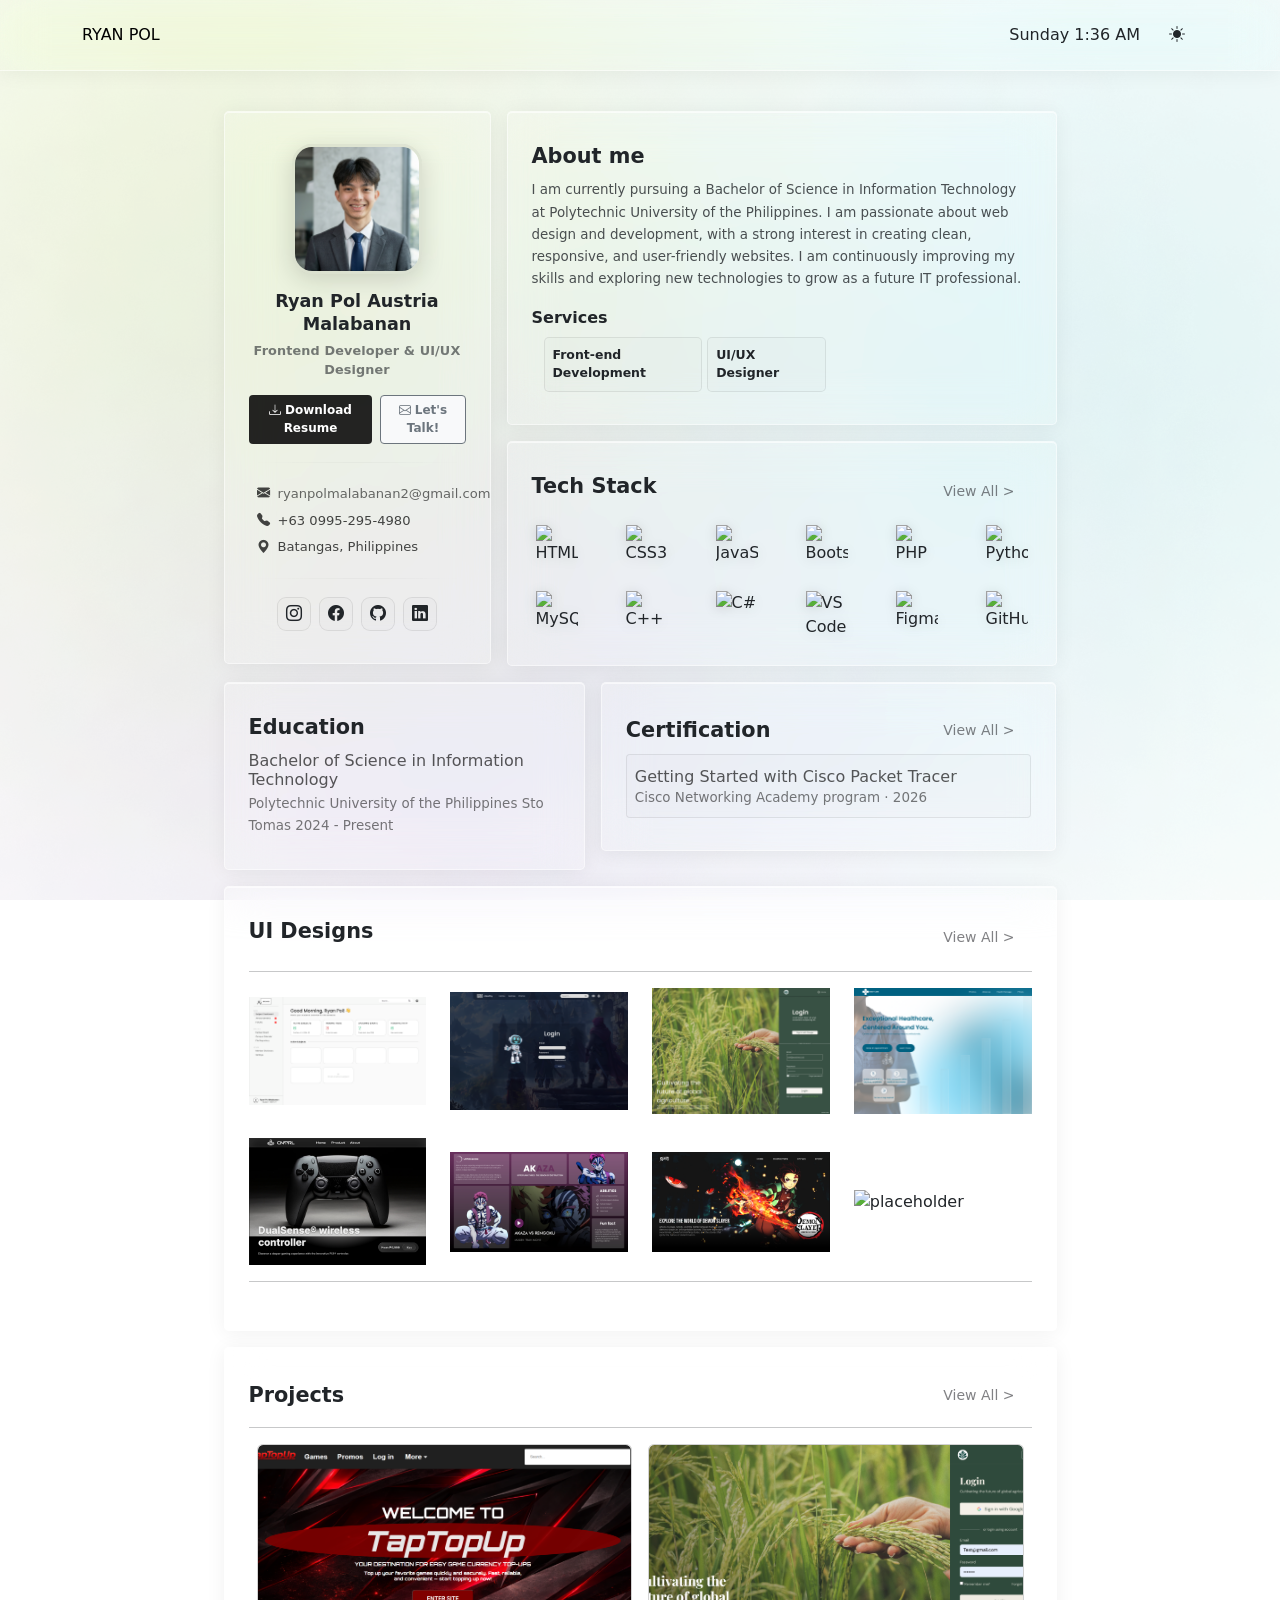
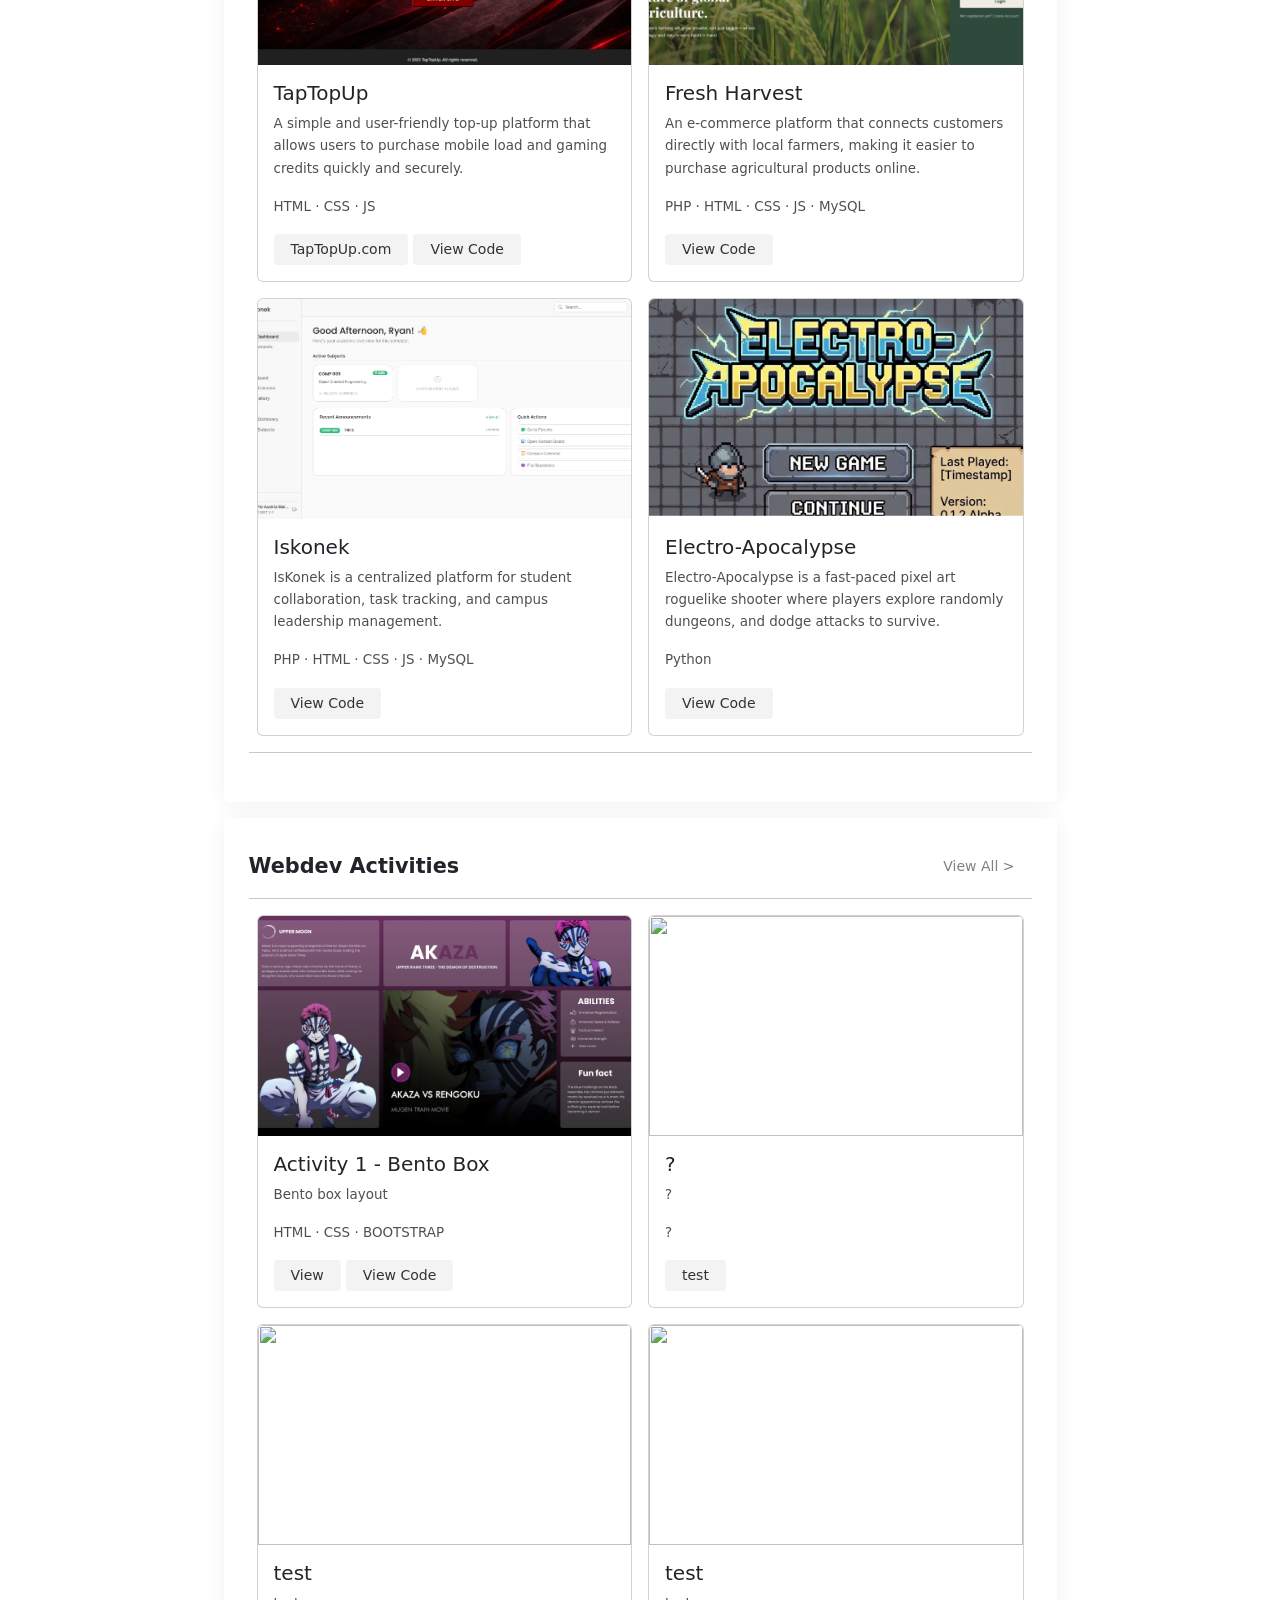
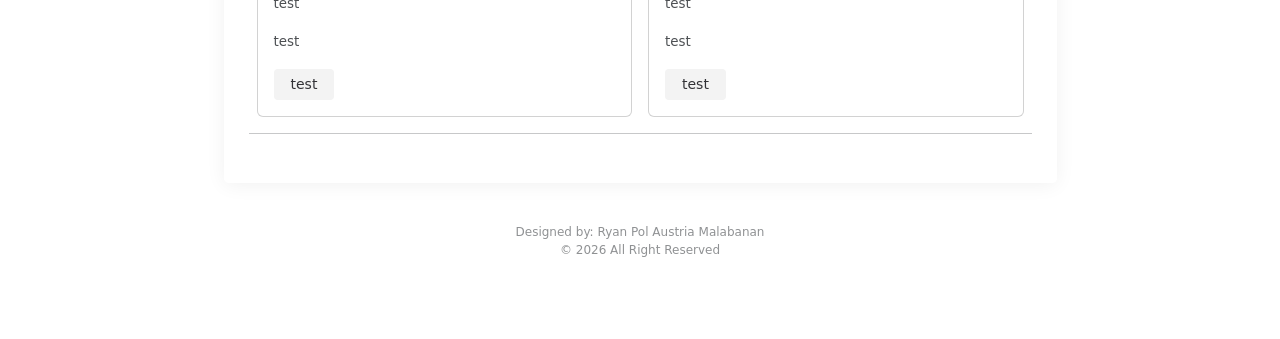
==== commit f6ff9fcd: "add demon slayer ui design" ====
--- a/index.html
+++ b/index.html
@@ -200,7 +200,7 @@
               <img src="assets/img/akaza.png" class="col-sm-3 uiworks-custom" data-bs-toggle="modal"
               alt="placeholder" data-bs-target="#imageModal">
 
-              <img src="https://placehold.co/600x400?text=Placeholder" class="col-sm-3 uiworks-custom" data-bs-toggle="modal"
+              <img src="assets/img/demonslayer.png" class="col-sm-3 uiworks-custom" data-bs-toggle="modal"
               alt="placeholder" data-bs-target="#imageModal">
 
               <img src="https://placehold.co/600x400?text=Placeholder" class="col-sm-3 uiworks-custom" data-bs-toggle="modal"
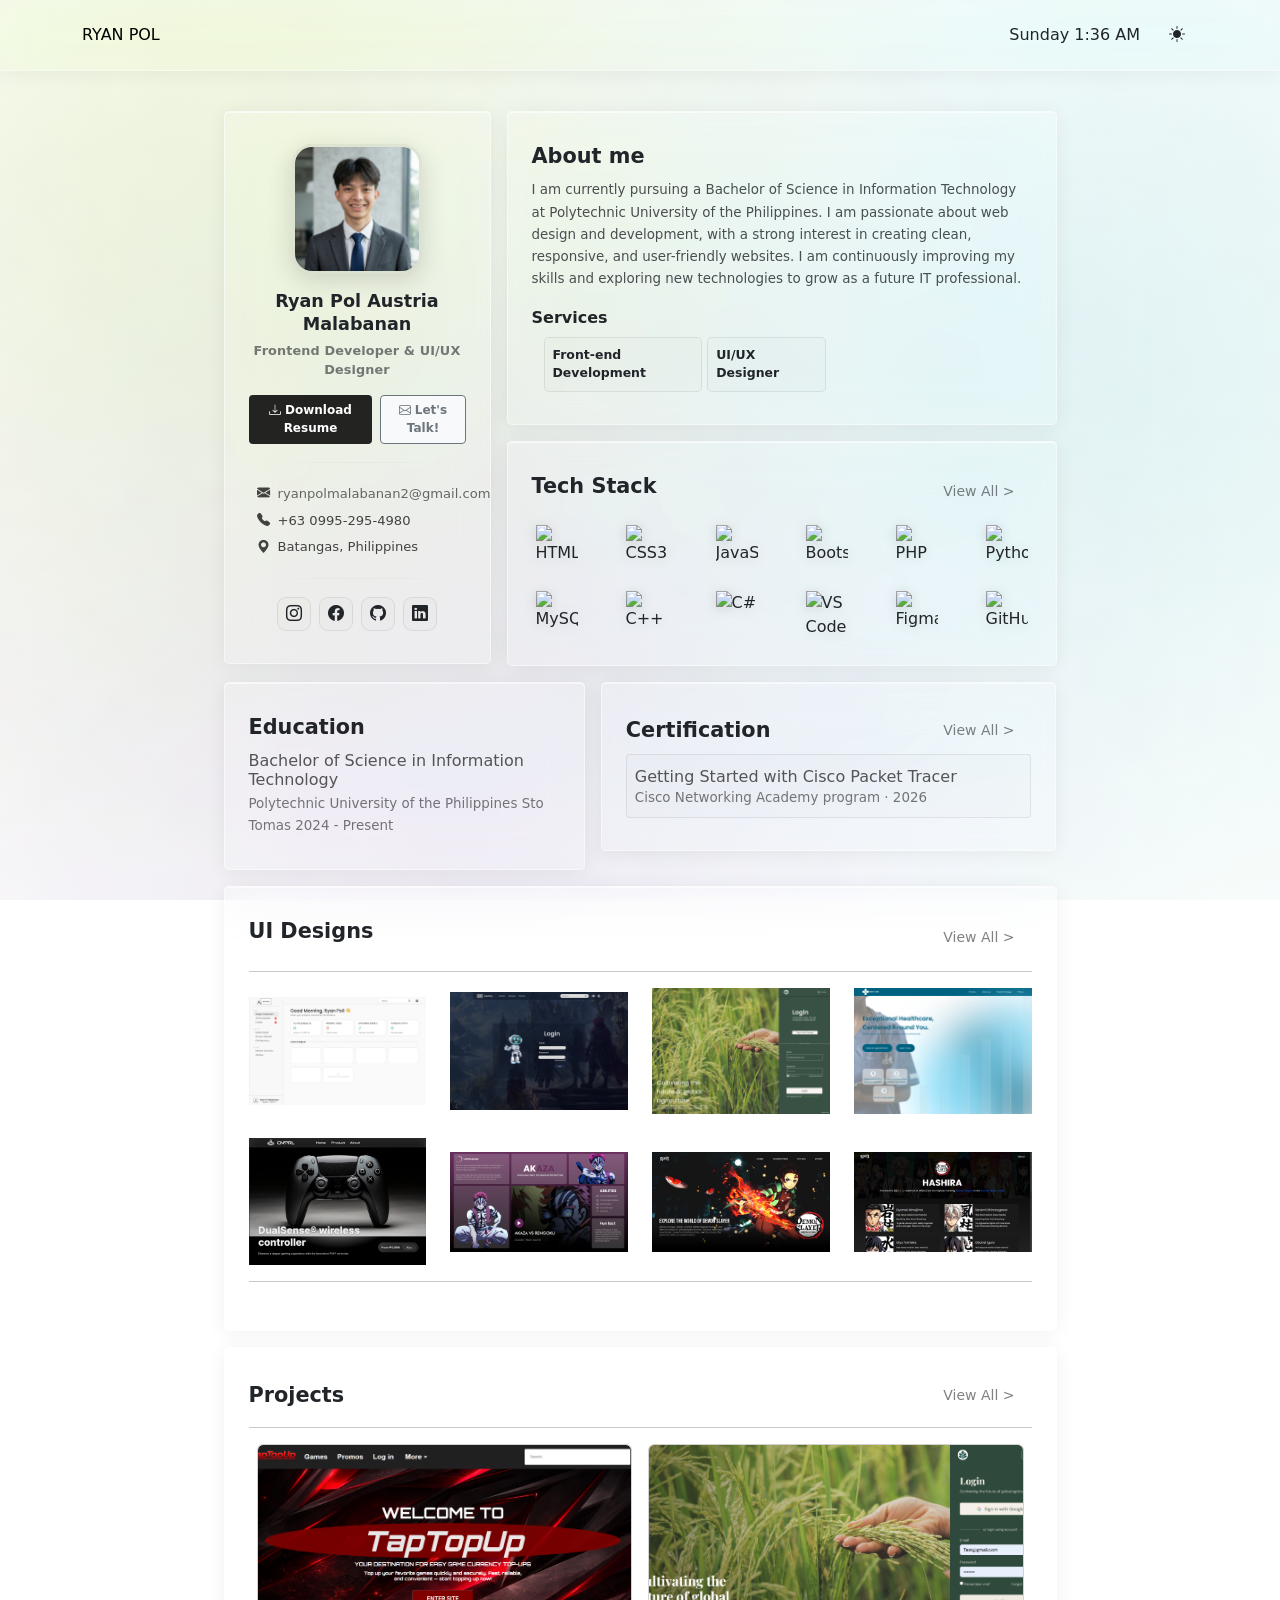
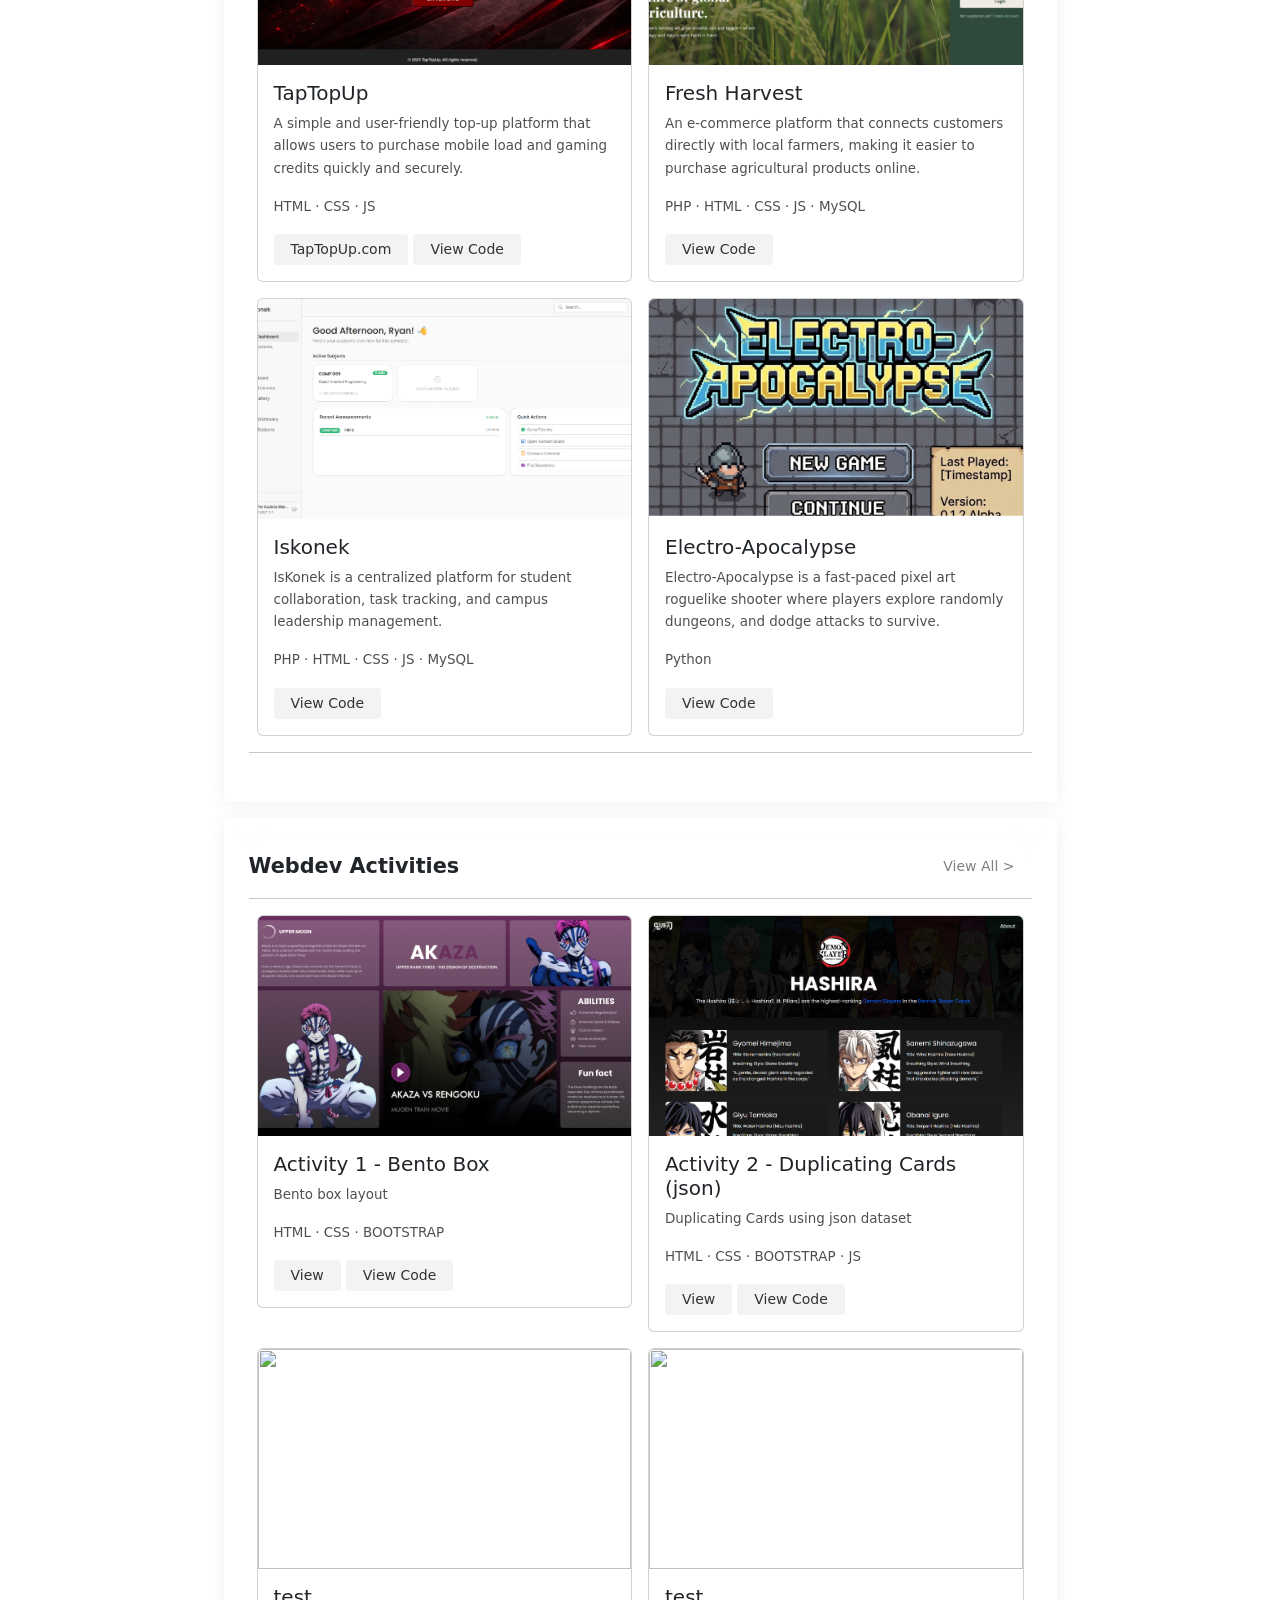
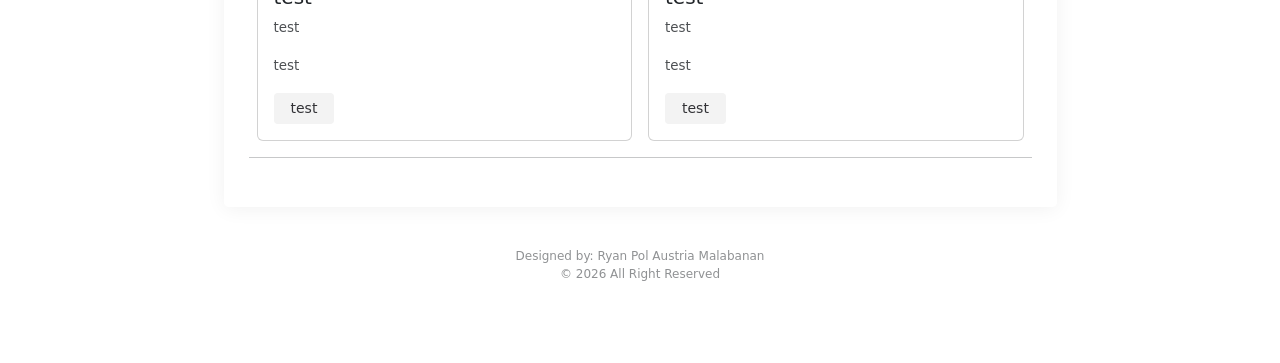
==== commit 6933fe28: "add activity 2" ====
--- a/index.html
+++ b/index.html
@@ -197,13 +197,13 @@
             <img src="assets/img/controller.png" class="col-sm-3 uiworks-custom" data-bs-toggle="modal"
               alt="PS5 Feature Website" data-bs-target="#imageModal">
 
-              <img src="assets/img/akaza.png" class="col-sm-3 uiworks-custom" data-bs-toggle="modal"
+            <img src="assets/img/akaza.png" class="col-sm-3 uiworks-custom" data-bs-toggle="modal" alt="placeholder"
+              data-bs-target="#imageModal">
+
+            <img src="assets/img/demonslayer.png" class="col-sm-3 uiworks-custom" data-bs-toggle="modal"
               alt="placeholder" data-bs-target="#imageModal">
 
-              <img src="assets/img/demonslayer.png" class="col-sm-3 uiworks-custom" data-bs-toggle="modal"
-              alt="placeholder" data-bs-target="#imageModal">
-
-              <img src="https://placehold.co/600x400?text=Placeholder" class="col-sm-3 uiworks-custom" data-bs-toggle="modal"
+            <img src="assets/img/HashiraJson.png" class="col-sm-3 uiworks-custom" data-bs-toggle="modal"
               alt="placeholder" data-bs-target="#imageModal">
           </div>
           <hr class="glass-divider-1">
@@ -225,7 +225,7 @@
             <h4 class="card-heading mb-0">Projects</h4>
             <a href="maintenance.html"><button class="btn fw-normal btn-sm px-3 view-btn rounded-1"
                 style="cursor: pointer;">View All ></button></a>
-                
+
           </div>
           <hr class="glass-divider-1">
 
@@ -240,7 +240,7 @@
                   <p class="about-text">HTML · CSS · JS</p>
                   <a href="https://ryanpoldev.github.io/TapTopUp/" target="_blank">
                     <button class="btn btn-custom project-btn btn-sm px-3 rounded-1">TapTopUp.com</button></a>
-                    <a href="https://github.com/ryanpoldev/TapTopUp.git" target="_blank">
+                  <a href="https://github.com/ryanpoldev/TapTopUp.git" target="_blank">
                     <button class="btn btn-custom project-btn btn-sm px-3 rounded-1">View Code</button></a>
                 </div>
               </div>
@@ -254,7 +254,7 @@
                   <p class="about-text">An e-commerce platform that connects customers directly with local farmers,
                     making it easier to purchase agricultural products online.</p>
                   <p class="about-text">PHP · HTML · CSS · JS · MySQL</p>
-                   <a href="https://github.com/ryanpoldev/TapTopUp.git" target="_blank">
+                  <a href="https://github.com/ryanpoldev/FreshHarvest" target="_blank">
                     <button class="btn btn-custom project-btn btn-sm px-3 rounded-1">View Code</button></a>
                 </div>
               </div>
@@ -268,7 +268,7 @@
                   <p class="about-text">IsKonek is a centralized platform for student collaboration, task tracking, and
                     campus leadership management.</p>
                   <p class="about-text">PHP · HTML · CSS · JS · MySQL</p>
-                   <a href="https://github.com/ryanpoldev/IsKonek.git" target="_blank">
+                  <a href="https://github.com/ryanpoldev/IsKonek.git" target="_blank">
                     <button class="btn btn-custom project-btn btn-sm px-3 rounded-1">View Code</button></a>
                 </div>
               </div>
@@ -283,7 +283,7 @@
                     explore randomly dungeons,
                     and dodge attacks to survive.</p>
                   <p class="about-text">Python</p>
-                   <a href="https://github.com/ryanpoldev/Electro-Apocalypse.git" target="_blank">
+                  <a href="https://github.com/ryanpoldev/Electro-Apocalypse.git" target="_blank">
                     <button class="btn btn-custom project-btn btn-sm px-3 rounded-1">View Code</button></a>
                 </div>
               </div>
@@ -303,7 +303,7 @@
             <h4 class="card-heading mb-0">Webdev Activities</h4>
             <a href="maintenance.html"><button class="btn fw-normal btn-sm px-3 view-btn rounded-1"
                 style="cursor: pointer;">View All ></button></a>
-                
+
           </div>
           <hr class="glass-divider-1">
 
@@ -317,21 +317,23 @@
                   <p class="about-text">HTML · CSS · BOOTSTRAP</p>
                   <a href="https://ryanpoldev.github.io/Activities/Bento/" target="_blank">
                     <button class="btn btn-custom project-btn btn-sm px-3 rounded-1">View</button></a>
-                    <a href="https://github.com/ryanpoldev/Activities" target="_blank">
-                    <button class="btn btn-custom project-btn btn-sm px-3 rounded-1">View Code</button></a>
-                </div>
-              </div>
-            </div>
-
-            <div class="col-12 col-lg-6">
-              <div class="card project-anim">
-                <img class="card-img-top" src="https://placehold.co/600x400?text=Placeholder">
-                <div class="card-body">
-                  <h5 class="card-title">?</h5>
-                  <p class="about-text">?</p>
-                  <p class="about-text">?</p>
-                   <a href="#" target="_blank">
-                    <button class="btn btn-custom project-btn btn-sm px-3 rounded-1">test</button></a>
+                  <a href="https://github.com/ryanpoldev/Activities" target="_blank">
+                    <button class="btn btn-custom project-btn btn-sm px-3 rounded-1">View Code</button></a>
+                </div>
+              </div>
+            </div>
+
+            <div class="col-12 col-lg-6">
+              <div class="card project-anim">
+                <img class="card-img-top" src="assets/img/HashiraJson.png">
+                <div class="card-body">
+                  <h5 class="card-title">Activity 2 - Duplicating Cards (json)</h5>
+                  <p class="about-text">Duplicating Cards using json dataset</p>
+                  <p class="about-text">HTML · CSS · BOOTSTRAP · JS</p>
+                  <a href="https://ryanpoldev.github.io/Activities/Duplicating%20Cards%20JSON/" target="_blank">
+                    <button class="btn btn-custom project-btn btn-sm px-3 rounded-1">View</button></a>
+                  <a href="https://github.com/ryanpoldev/Activities" target="_blank">
+                    <button class="btn btn-custom project-btn btn-sm px-3 rounded-1">View Code</button></a>
                 </div>
               </div>
             </div>
@@ -343,7 +345,7 @@
                   <h5 class="card-title">test</h5>
                   <p class="about-text">test</p>
                   <p class="about-text">test</p>
-                   <a href="#" target="_blank">
+                  <a href="#" target="_blank">
                     <button class="btn btn-custom project-btn btn-sm px-3 rounded-1">test</button></a>
                 </div>
               </div>
@@ -356,7 +358,7 @@
                   <h5 class="card-title">test</h5>
                   <p class="about-text">test</p>
                   <p class="about-text">test</p>
-                   <a href="#" target="_blank">
+                  <a href="#" target="_blank">
                     <button class="btn btn-custom project-btn btn-sm px-3 rounded-1">test</button></a>
                 </div>
               </div>
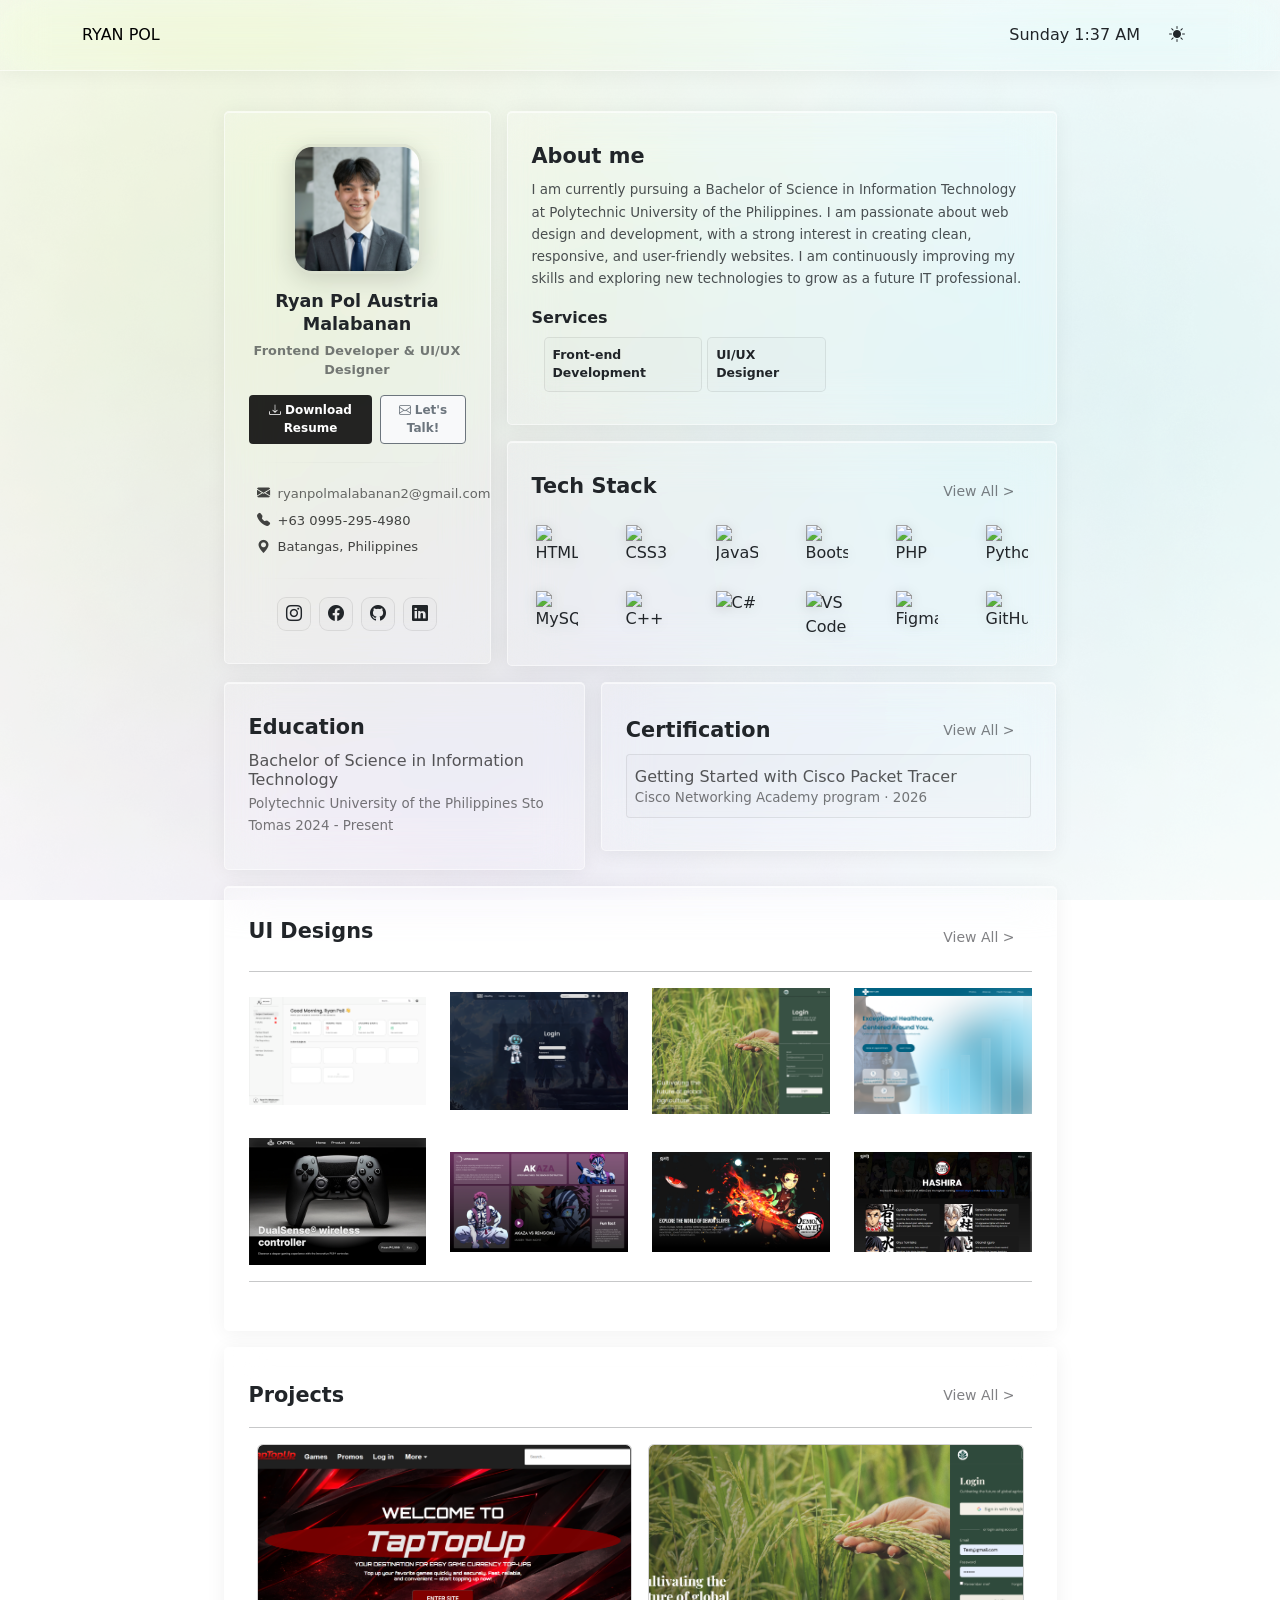
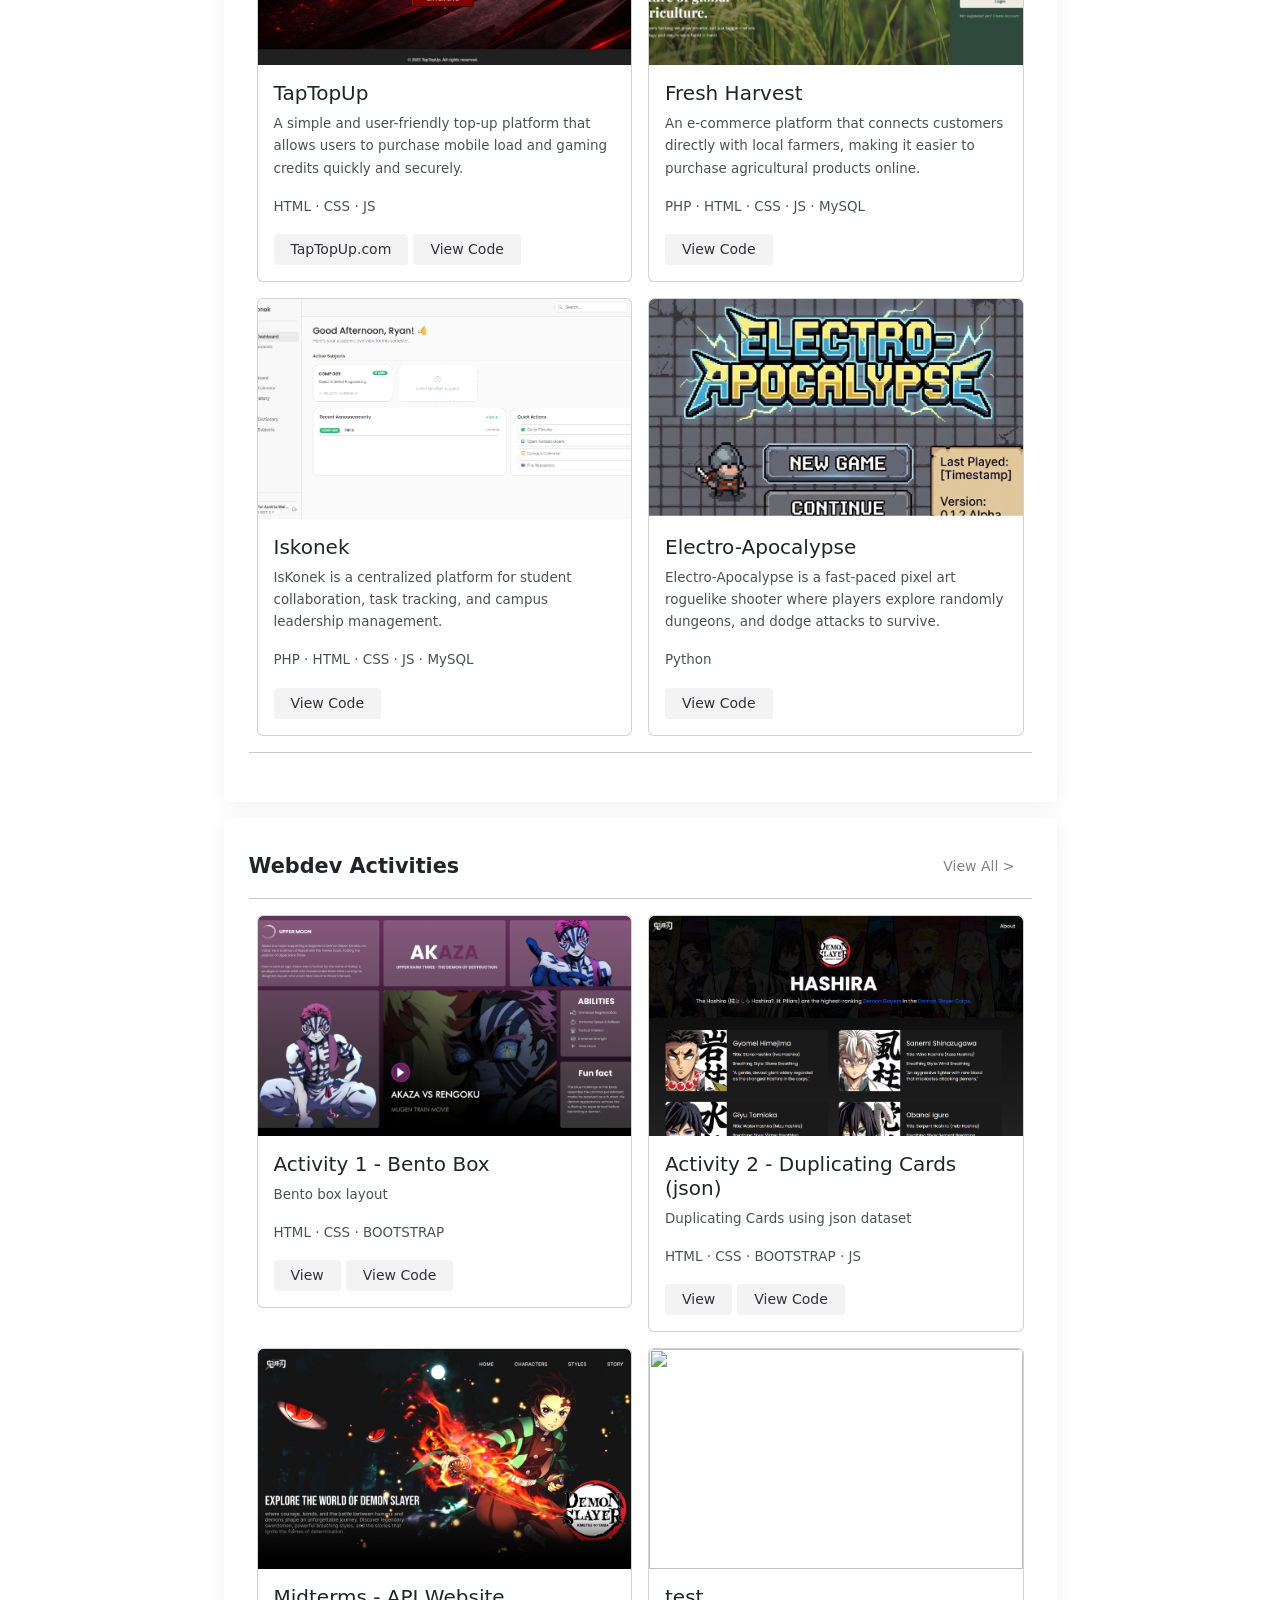
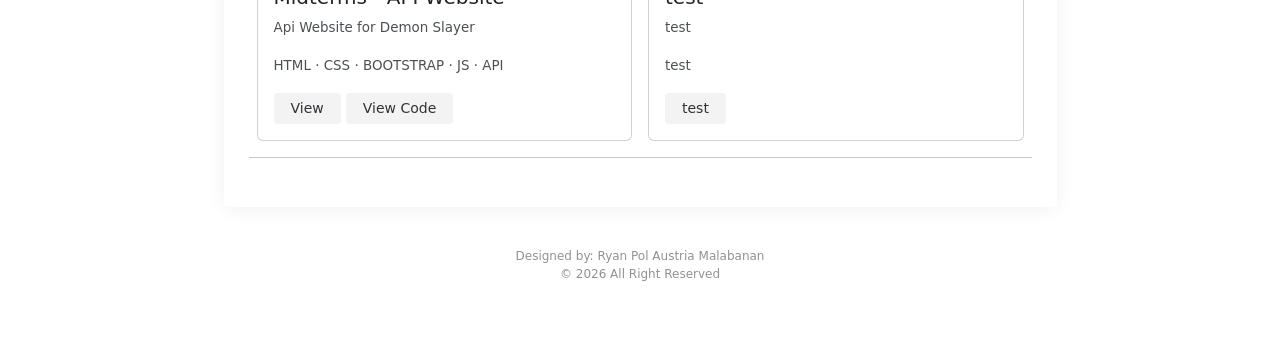
==== commit 49118b9c: "add midterms api website" ====
--- a/index.html
+++ b/index.html
@@ -338,6 +338,21 @@
               </div>
             </div>
 
+           <div class="col-12 col-lg-6">
+              <div class="card project-anim">
+                <img class="card-img-top" src="assets/img/demonslayer.png">
+                <div class="card-body">
+                  <h5 class="card-title">Midterms - API Website</h5>
+                  <p class="about-text">Api Website for Demon Slayer</p>
+                  <p class="about-text">HTML · CSS · BOOTSTRAP · JS · API</p>
+                  <a href="https://ryanpoldev.github.io/Activities/Api%20Website/" target="_blank">
+                    <button class="btn btn-custom project-btn btn-sm px-3 rounded-1">View</button></a>
+                  <a href="https://github.com/ryanpoldev/Activities" target="_blank">
+                    <button class="btn btn-custom project-btn btn-sm px-3 rounded-1">View Code</button></a>
+                </div>
+              </div>
+            </div>
+
             <div class="col-12 col-lg-6">
               <div class="card project-anim">
                 <img class="card-img-top" src="https://placehold.co/600x400?text=Placeholder">
@@ -351,19 +366,6 @@
               </div>
             </div>
 
-            <div class="col-12 col-lg-6">
-              <div class="card project-anim">
-                <img class="card-img-top" src="https://placehold.co/600x400?text=Placeholder">
-                <div class="card-body">
-                  <h5 class="card-title">test</h5>
-                  <p class="about-text">test</p>
-                  <p class="about-text">test</p>
-                  <a href="#" target="_blank">
-                    <button class="btn btn-custom project-btn btn-sm px-3 rounded-1">test</button></a>
-                </div>
-              </div>
-            </div>
-
 
           </div>
 
